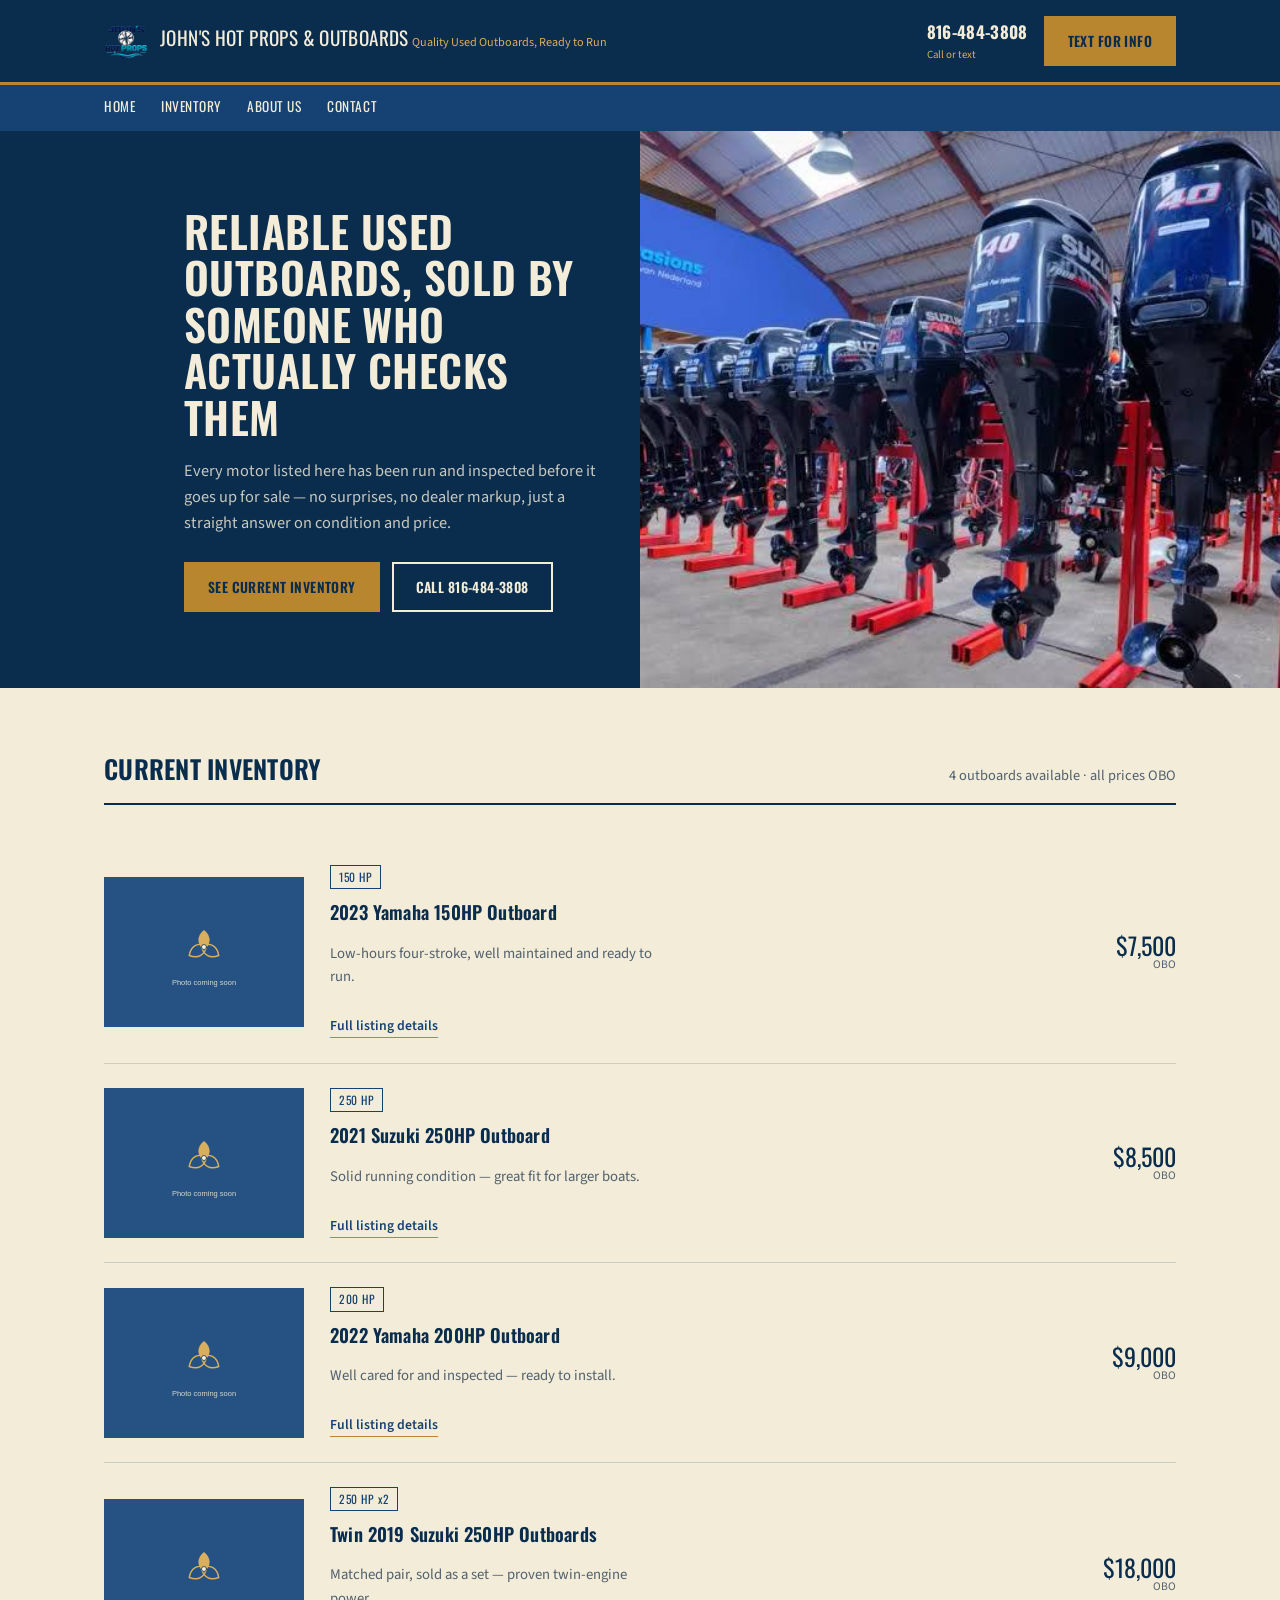
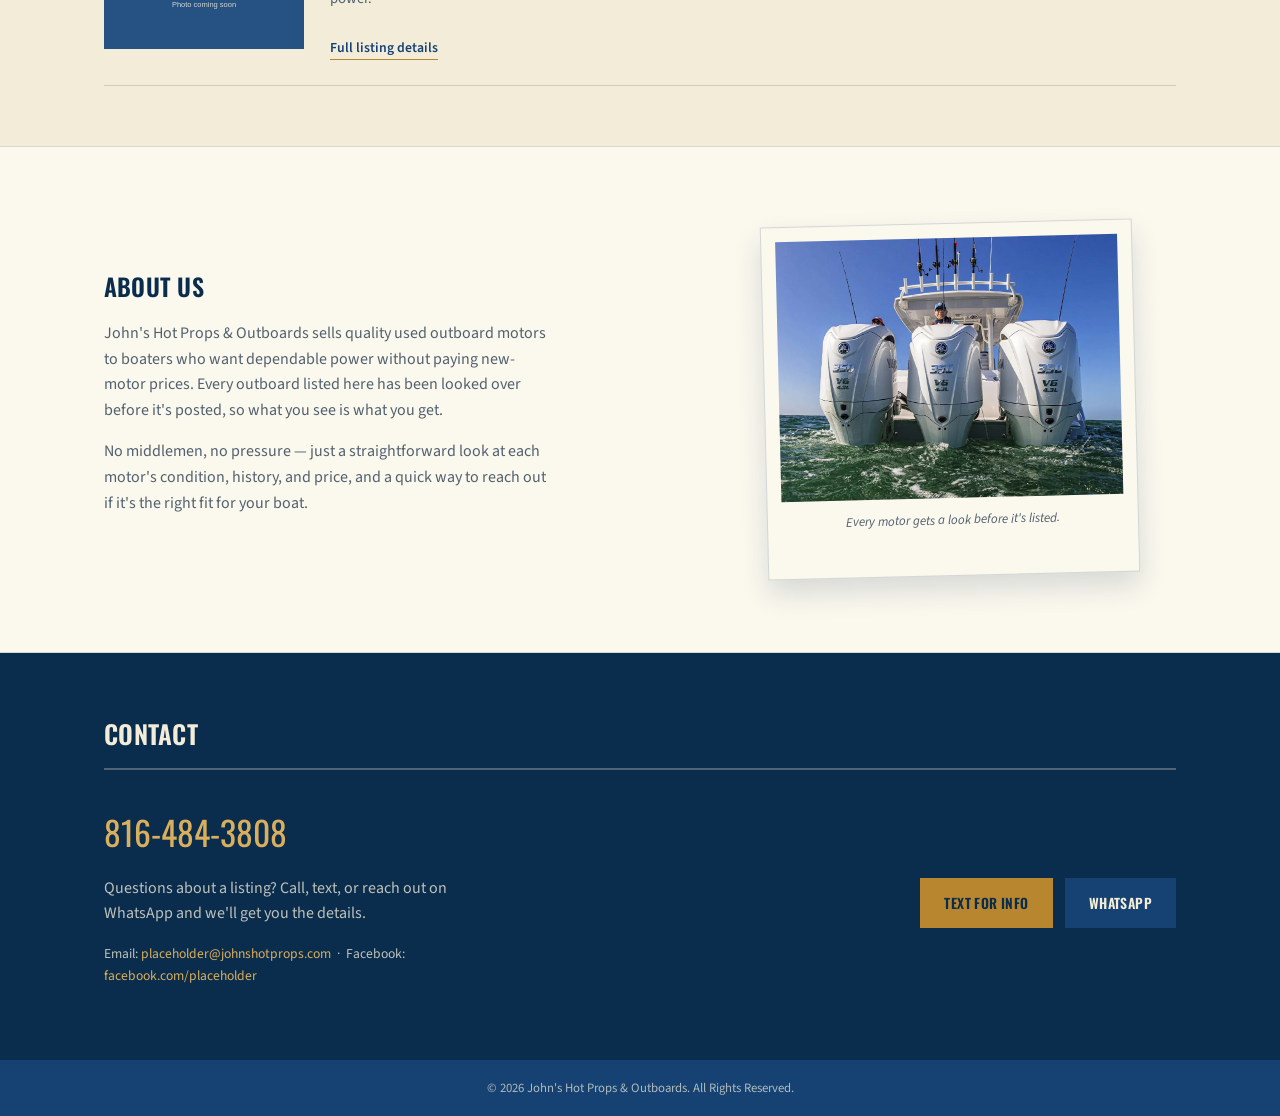
==== index.html @ ee6c6a0e "changed design" ====
<!doctype html>
<html lang="en">
<head>
<meta charset="UTF-8">
<meta name="viewport" content="width=device-width, initial-scale=1.0">
<title>John's Hot Props &amp; Outboards | Quality Used Outboard Motors</title>
<meta name="description" content="John's Hot Props & Outboards — quality used outboard motors, inspected and ready to run. Browse current inventory and reach out by phone, text, or WhatsApp.">
<link rel="preconnect" href="https://fonts.gstatic.com" crossorigin>
<link href="https://fonts.googleapis.com/css2?family=Oswald:wght@500;600;700&family=Source+Sans+3:wght@400;600;700&display=swap" rel="stylesheet">
<link rel="stylesheet" href="style.css">
</head>
<body>

<header class="site-header">
  <div class="wrap">
    <a class="brand" href="index.html">
      <img src="images/logo.PNG" alt="John's Hot Props & Outboards logo">
      <span class="brand-text">
        <span class="name">John's Hot Props &amp; Outboards</span>
        <span class="tagline">Quality Used Outboards, Ready to Run</span>
      </span>
    </a>
    <div class="header-actions">
      <a class="header-phone" href="tel:+18164843808">816-484-3808<span>Call or text</span></a>
      <a class="btn btn-gold" href="sms:+18164843808">Text For Info</a>
    </div>
  </div>
</header>

<nav class="site-nav">
  <div class="wrap">
    <ul>
      <li><a href="index.html#home">Home</a></li>
      <li><a href="index.html#listings">Inventory</a></li>
      <li><a href="index.html#about">About Us</a></li>
      <li><a href="index.html#contact">Contact</a></li>
    </ul>
  </div>
</nav>

<section id="home" class="hero">
  <div class="hero-copy">
    <h1>Reliable Used Outboards, Sold By Someone Who Actually Checks Them</h1>
    <p>Every motor listed here has been run and inspected before it goes up for sale — no surprises, no dealer markup, just a straight answer on condition and price.</p>
    <div class="hero-cta">
      <a class="btn btn-gold" href="index.html#listings">See Current Inventory</a>
      <a class="btn btn-outline" href="tel:+18164843808">Call 816-484-3808</a>
    </div>
  </div>
  <div class="hero-photo">
    <img src="images/Dock.jpg" alt="Dock where outboards are inspected before sale">
  </div>
</section>

<section id="listings" class="section">
  <div class="wrap">
    <div class="section-head">
      <h2>Current Inventory</h2>
      <span class="count">4 outboards available · all prices OBO</span>
    </div>

    <div class="listing-row">
      <img src="images/listing-placeholder.svg" alt="Photo coming soon — 2023 Yamaha 150HP Outboard">
      <div class="listing-info">
        <span class="listing-hp">150 HP</span>
        <h3>2023 Yamaha 150HP Outboard</h3>
        <p class="listing-blurb">Low-hours four-stroke, well maintained and ready to run.</p>
        <a class="listing-link" href="listings/yamaha-150-2023.html">Full listing details</a>
      </div>
      <div class="listing-side">
        <p class="listing-price">$7,500<span class="obo">OBO</span></p>
      </div>
    </div>

    <div class="listing-row">
      <img src="images/listing-placeholder.svg" alt="Photo coming soon — 2021 Suzuki 250HP Outboard">
      <div class="listing-info">
        <span class="listing-hp">250 HP</span>
        <h3>2021 Suzuki 250HP Outboard</h3>
        <p class="listing-blurb">Solid running condition — great fit for larger boats.</p>
        <a class="listing-link" href="listings/suzuki-250-2021.html">Full listing details</a>
      </div>
      <div class="listing-side">
        <p class="listing-price">$8,500<span class="obo">OBO</span></p>
      </div>
    </div>

    <div class="listing-row">
      <img src="images/listing-placeholder.svg" alt="Photo coming soon — 2022 Yamaha 200HP Outboard">
      <div class="listing-info">
        <span class="listing-hp">200 HP</span>
        <h3>2022 Yamaha 200HP Outboard</h3>
        <p class="listing-blurb">Well cared for and inspected — ready to install.</p>
        <a class="listing-link" href="listings/yamaha-200-2022.html">Full listing details</a>
      </div>
      <div class="listing-side">
        <p class="listing-price">$9,000<span class="obo">OBO</span></p>
      </div>
    </div>

    <div class="listing-row">
      <img src="images/listing-placeholder.svg" alt="Photo coming soon — Twin 2019 Suzuki 250HP Outboards">
      <div class="listing-info">
        <span class="listing-hp">250 HP x2</span>
        <h3>Twin 2019 Suzuki 250HP Outboards</h3>
        <p class="listing-blurb">Matched pair, sold as a set — proven twin-engine power.</p>
        <a class="listing-link" href="listings/twin-suzuki-250-2019.html">Full listing details</a>
      </div>
      <div class="listing-side">
        <p class="listing-price">$18,000<span class="obo">OBO</span></p>
      </div>
    </div>

  </div>
</section>

<section id="about" class="section section-alt">
  <div class="wrap about-layout">
    <div>
      <h2>About Us</h2>
      <p>John's Hot Props &amp; Outboards sells quality used outboard motors to boaters who want dependable power without paying new-motor prices. Every outboard listed here has been looked over before it's posted, so what you see is what you get.</p>
      <p>No middlemen, no pressure — just a straightforward look at each motor's condition, history, and price, and a quick way to reach out if it's the right fit for your boat.</p>
    </div>
    <figure class="about-photo">
      <img src="images/aboutus.png" alt="John's Hot Props & Outboards">
      <figcaption>Every motor gets a look before it's listed.</figcaption>
    </figure>
  </div>
</section>

<section id="contact" class="section contact-band">
  <div class="wrap">
    <div class="section-head">
      <h2>Contact</h2>
    </div>
    <div class="contact-layout">
      <div>
        <a class="contact-phone-big" href="tel:+18164843808">816-484-3808</a>
        <p>Questions about a listing? Call, text, or reach out on WhatsApp and we'll get you the details.</p>
        <p class="contact-secondary">
          Email: <a href="mailto:placeholder@johnshotprops.com">placeholder@johnshotprops.com</a>
          &nbsp;·&nbsp;
          Facebook: <a href="#" target="_blank" rel="noopener">facebook.com/placeholder</a>
        </p>
      </div>
      <div class="contact-actions">
        <a class="btn btn-gold" href="sms:+18164843808">Text For Info</a>
        <a class="btn btn-navy" href="https://wa.me/18164843808" target="_blank" rel="noopener">WhatsApp</a>
      </div>
    </div>
  </div>
</section>

<footer class="site-footer">
  <div class="wrap">
    &copy; <span id="year"></span> John's Hot Props &amp; Outboards. All Rights Reserved.
  </div>
</footer>

<script>document.getElementById('year').textContent = new Date().getFullYear();</script>
</body>
</html>
---- style.css ----
/* ==========================================================================
   John's Hot Props & Outboards — shared site styles
   ========================================================================== */

:root {
  --navy-deep: #0a2c4d;
  --navy-mid: #154273;
  --navy-light: #3d6693;
  --paper: #f2ecd8;
  --paper-panel: #fbf8ee;
  --gold: #b8862f;
  --gold-light: #d9ae5c;
  --ink: #12202c;
  --ink-muted: #51616e;
  --hairline: rgba(10, 44, 77, 0.16);
  --max-width: 1120px;
  --font-display: "Oswald", "Arial Narrow", Impact, sans-serif;
  --font-body: "Source Sans 3", Arial, Helvetica, sans-serif;
}

* { box-sizing: border-box; }

html { scroll-behavior: smooth; }

body {
  margin: 0;
  font-family: var(--font-body);
  color: var(--ink);
  background: var(--paper);
  line-height: 1.6;
  -webkit-font-smoothing: antialiased;
}

img { max-width: 100%; display: block; }

a { color: inherit; }

.wrap {
  max-width: var(--max-width);
  margin: 0 auto;
  padding: 0 24px;
}

h1, h2, h3 {
  font-family: var(--font-display);
  font-weight: 600;
  text-transform: uppercase;
  letter-spacing: 0.01em;
  color: var(--navy-deep);
  margin: 0;
}

/* ---------- Header ---------- */

.site-header {
  background: var(--navy-deep);
  border-bottom: 3px solid var(--gold);
}

.site-header .wrap {
  display: flex;
  align-items: center;
  justify-content: space-between;
  flex-wrap: wrap;
  gap: 16px;
  padding-top: 16px;
  padding-bottom: 16px;
}

.brand {
  display: flex;
  align-items: center;
  gap: 12px;
  text-decoration: none;
}

.brand img { width: 44px; height: 44px; }

.brand-text { color: var(--paper); }

.brand-text .name {
  font-family: var(--font-display);
  font-size: 1.2rem;
  line-height: 1.1;
  text-transform: uppercase;
  letter-spacing: 0.02em;
}

.brand-text .tagline {
  font-size: 0.76rem;
  color: var(--gold-light);
  margin-top: 3px;
  font-family: var(--font-body);
  text-transform: none;
}

.header-actions {
  display: flex;
  align-items: center;
  gap: 16px;
}

.header-phone {
  color: var(--paper);
  font-size: 1.05rem;
  font-weight: 700;
  text-decoration: none;
  font-family: var(--font-display);
  letter-spacing: 0.02em;
}

.header-phone span {
  display: block;
  font-size: 0.68rem;
  font-weight: 400;
  color: var(--gold-light);
  font-family: var(--font-body);
  text-transform: none;
  letter-spacing: 0;
}

.btn {
  display: inline-block;
  font-family: var(--font-display);
  font-weight: 600;
  font-size: 0.86rem;
  text-transform: uppercase;
  letter-spacing: 0.03em;
  text-decoration: none;
  padding: 12px 22px;
  border: 2px solid transparent;
  cursor: pointer;
}

.btn-gold {
  background: var(--gold);
  color: var(--navy-deep);
  border-color: var(--gold);
}

.btn-gold:hover { background: var(--gold-light); border-color: var(--gold-light); }

.btn-outline {
  background: transparent;
  border-color: var(--paper);
  color: var(--paper);
}

.btn-outline:hover { background: rgba(242,236,216,0.1); }

.btn-navy {
  background: var(--navy-mid);
  color: var(--paper);
  border-color: var(--navy-mid);
}

.btn-navy:hover { background: var(--navy-light); border-color: var(--navy-light); }

.btn-line {
  background: transparent;
  border-color: var(--navy-deep);
  color: var(--navy-deep);
}

.btn-line:hover { background: var(--navy-deep); color: var(--paper); }

/* ---------- Nav ---------- */

.site-nav { background: var(--navy-mid); }

.site-nav .wrap { padding: 0 24px; }

.site-nav ul {
  list-style: none;
  margin: 0;
  padding: 0;
  display: flex;
  gap: 26px;
}

.site-nav a {
  display: block;
  padding: 11px 0;
  color: var(--paper);
  text-decoration: none;
  font-size: 0.84rem;
  font-family: var(--font-display);
  text-transform: uppercase;
  letter-spacing: 0.04em;
  border-bottom: 2px solid transparent;
}

.site-nav a:hover { border-bottom-color: var(--gold); }

/* ---------- Hero: asymmetric split, no text-over-photo ---------- */

.hero {
  display: grid;
  grid-template-columns: 1fr 1fr;
  background: var(--navy-deep);
}

.hero-copy {
  padding: 76px 44px 76px 24px;
  max-width: 480px;
  margin-left: auto;
  color: var(--paper);
}

.hero-copy h1 {
  color: var(--paper);
  font-size: clamp(1.9rem, 3.4vw, 2.7rem);
  line-height: 1.08;
  margin-bottom: 18px;
}

.hero-copy p {
  color: rgba(242,236,216,0.82);
  font-size: 1.02rem;
  margin-bottom: 26px;
}

.hero-cta { display: flex; gap: 12px; flex-wrap: wrap; }

.hero-photo { position: relative; overflow: hidden; min-height: 320px; }

.hero-photo img {
  width: 100%;
  height: 100%;
  object-fit: cover;
  position: absolute;
  inset: 0;
}

@media (max-width: 820px) {
  .hero { grid-template-columns: 1fr; }
  .hero-copy { margin: 0; max-width: none; padding: 48px 24px; }
  .hero-photo { min-height: 240px; }
}

/* ---------- Section headings ---------- */

.section { padding: 60px 0; }

.section-head {
  display: flex;
  align-items: baseline;
  justify-content: space-between;
  flex-wrap: wrap;
  gap: 12px;
  border-bottom: 2px solid var(--navy-deep);
  padding-bottom: 14px;
  margin-bottom: 36px;
}

.section-head h2 { font-size: 1.6rem; }

.section-head .count {
  font-family: var(--font-body);
  font-size: 0.9rem;
  color: var(--ink-muted);
  text-transform: none;
  letter-spacing: 0;
}

.section-alt { background: var(--paper-panel); border-top: 1px solid var(--hairline); border-bottom: 1px solid var(--hairline); }

/* ---------- Listings: inventory sheet, not a card grid ---------- */

.listing-row {
  display: grid;
  grid-template-columns: 200px 1fr auto;
  gap: 26px;
  align-items: center;
  padding: 24px 0;
  border-bottom: 1px solid var(--hairline);
}

.listing-row:first-child { padding-top: 0; }

.listing-row img {
  width: 200px;
  height: 150px;
  object-fit: cover;
  background: var(--navy-light);
}

.listing-info h3 {
  font-size: 1.15rem;
  margin-bottom: 6px;
  text-transform: none;
}

.listing-hp {
  display: inline-block;
  font-family: var(--font-display);
  font-size: 0.72rem;
  letter-spacing: 0.05em;
  color: var(--navy-mid);
  border: 1px solid var(--navy-mid);
  padding: 2px 8px;
  margin-bottom: 8px;
}

.listing-blurb {
  color: var(--ink-muted);
  font-size: 0.92rem;
  max-width: 46ch;
}

.listing-side {
  text-align: right;
  white-space: nowrap;
}

.listing-price {
  font-family: var(--font-display);
  font-size: 1.5rem;
  color: var(--navy-deep);
  line-height: 1;
}

.listing-price .obo {
  display: block;
  font-family: var(--font-body);
  font-size: 0.72rem;
  color: var(--ink-muted);
  font-weight: 400;
  margin-top: 2px;
}

.listing-link {
  display: inline-block;
  margin-top: 12px;
  color: var(--navy-mid);
  font-weight: 600;
  text-decoration: none;
  font-size: 0.86rem;
  border-bottom: 1px solid var(--gold);
}

.listing-link:hover { color: var(--gold); }

@media (max-width: 700px) {
  .listing-row { grid-template-columns: 1fr; }
  .listing-row img { width: 100%; height: 200px; }
  .listing-side { text-align: left; }
}

/* ---------- About: a real photo, not an icon card ---------- */

.about-layout {
  display: grid;
  grid-template-columns: 1fr 0.8fr;
  gap: 56px;
  align-items: center;
}

.about-layout p { color: var(--ink-muted); margin-bottom: 16px; max-width: 56ch; }

.about-photo {
  background: var(--paper-panel);
  border: 1px solid var(--hairline);
  padding: 14px 14px 44px;
  box-shadow: 0 14px 28px rgba(10,44,77,0.14);
  transform: rotate(-1.4deg);
}

.about-photo img { width: 100%; height: 260px; object-fit: cover; }

.about-photo figcaption {
  text-align: center;
  font-size: 0.82rem;
  color: var(--ink-muted);
  margin-top: 12px;
  font-style: italic;
}

@media (max-width: 760px) {
  .about-layout { grid-template-columns: 1fr; }
  .about-photo { transform: none; max-width: 340px; }
}

/* ---------- Contact band ---------- */

.contact-band {
  background: var(--navy-deep);
  color: var(--paper);
}

.contact-band .section-head {
  border-bottom-color: rgba(242,236,216,0.3);
}

.contact-band h2 { color: var(--paper); }

.contact-layout {
  display: grid;
  grid-template-columns: 1fr auto;
  gap: 32px;
  align-items: center;
}

.contact-layout p { color: rgba(242,236,216,0.78); max-width: 46ch; }

.contact-phone-big {
  font-family: var(--font-display);
  font-size: 2.1rem;
  color: var(--gold-light);
  text-decoration: none;
  display: block;
  margin-bottom: 4px;
}

.contact-secondary {
  font-size: 0.85rem;
  color: rgba(242,236,216,0.68);
  margin-top: 4px;
}

.contact-secondary a { color: var(--gold-light); text-decoration: none; }

.contact-actions {
  display: flex;
  gap: 12px;
  flex-wrap: wrap;
  justify-content: flex-end;
}

@media (max-width: 700px) {
  .contact-layout { grid-template-columns: 1fr; }
  .contact-actions { justify-content: flex-start; }
}

/* ---------- Footer ---------- */

.site-footer {
  background: var(--navy-mid);
  color: rgba(242,236,216,0.7);
  font-size: 0.8rem;
  text-align: center;
  padding: 18px 0;
}

/* ---------- Listing detail page ---------- */

.detail-hero { background: var(--navy-light); }

.detail-hero img { width: 100%; max-height: 360px; object-fit: cover; }

.back-link {
  display: inline-block;
  margin-bottom: 22px;
  color: var(--navy-mid);
  text-decoration: none;
  font-size: 0.86rem;
  font-weight: 600;
}

.back-link:hover { color: var(--gold); }

.detail-grid {
  display: grid;
  grid-template-columns: 1.4fr 1fr;
  gap: 44px;
  align-items: start;
}

.detail-grid h1 {
  font-size: 1.9rem;
  color: var(--navy-deep);
  margin-bottom: 10px;
  text-transform: none;
}

.detail-hp {
  display: inline-block;
  font-family: var(--font-display);
  font-size: 0.75rem;
  letter-spacing: 0.05em;
  color: var(--navy-mid);
  border: 1px solid var(--navy-mid);
  padding: 3px 9px;
  margin-bottom: 18px;
}

.detail-grid p.desc { color: var(--ink-muted); margin-bottom: 24px; }

.spec-table { width: 100%; border-collapse: collapse; margin-bottom: 24px; }

.spec-table td {
  padding: 10px 0;
  border-bottom: 1px solid var(--hairline);
  font-size: 0.92rem;
}

.spec-table td:first-child { color: var(--ink-muted); width: 40%; }

.spec-table td:last-child { font-weight: 600; color: var(--navy-deep); }

.detail-card {
  background: var(--paper-panel);
  border: 1px solid var(--hairline);
  padding: 26px 22px;
}

.detail-card .price {
  font-family: var(--font-display);
  font-size: 1.8rem;
  color: var(--navy-deep);
  margin-bottom: 2px;
}

.detail-card .obo { color: var(--ink-muted); font-size: 0.85rem; margin-bottom: 20px; }

.detail-card .btn { width: 100%; text-align: center; margin-bottom: 10px; box-sizing: border-box; }

@media (max-width: 760px) { .detail-grid { grid-template-columns: 1fr; } }
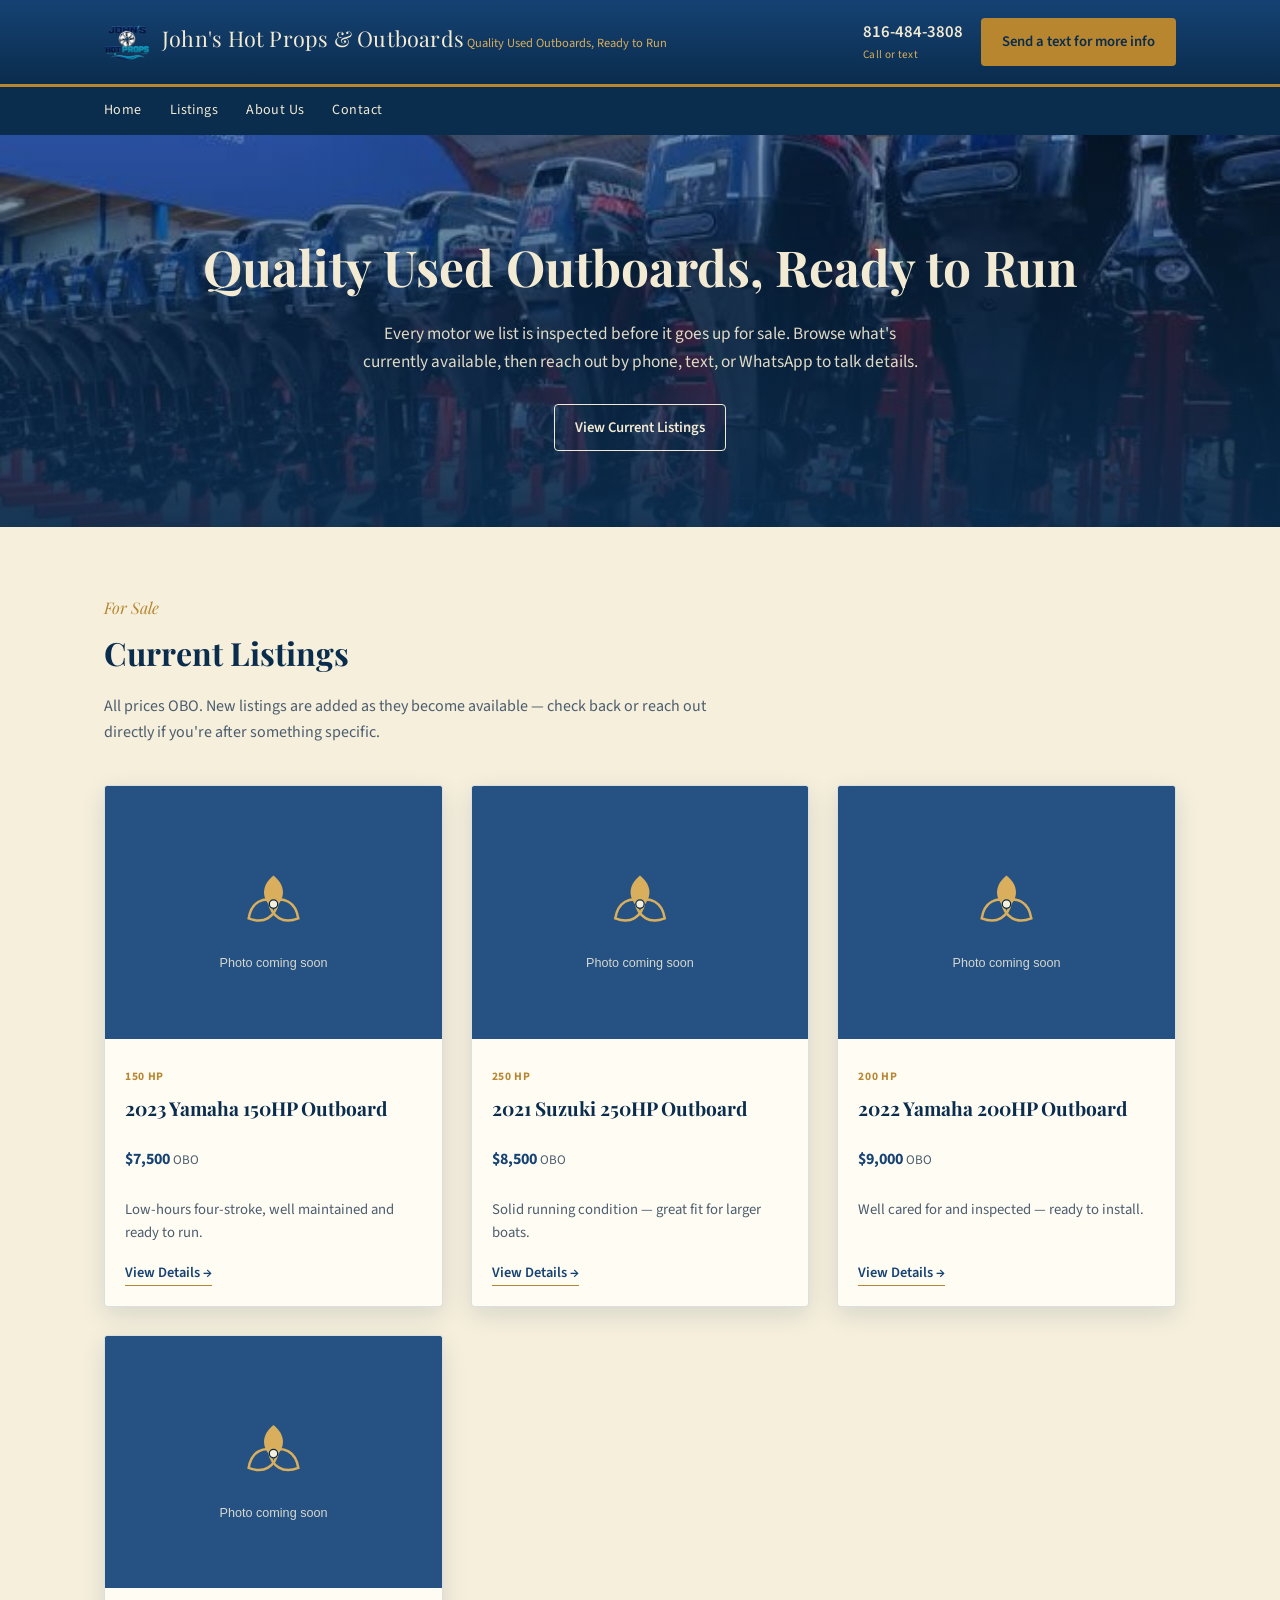
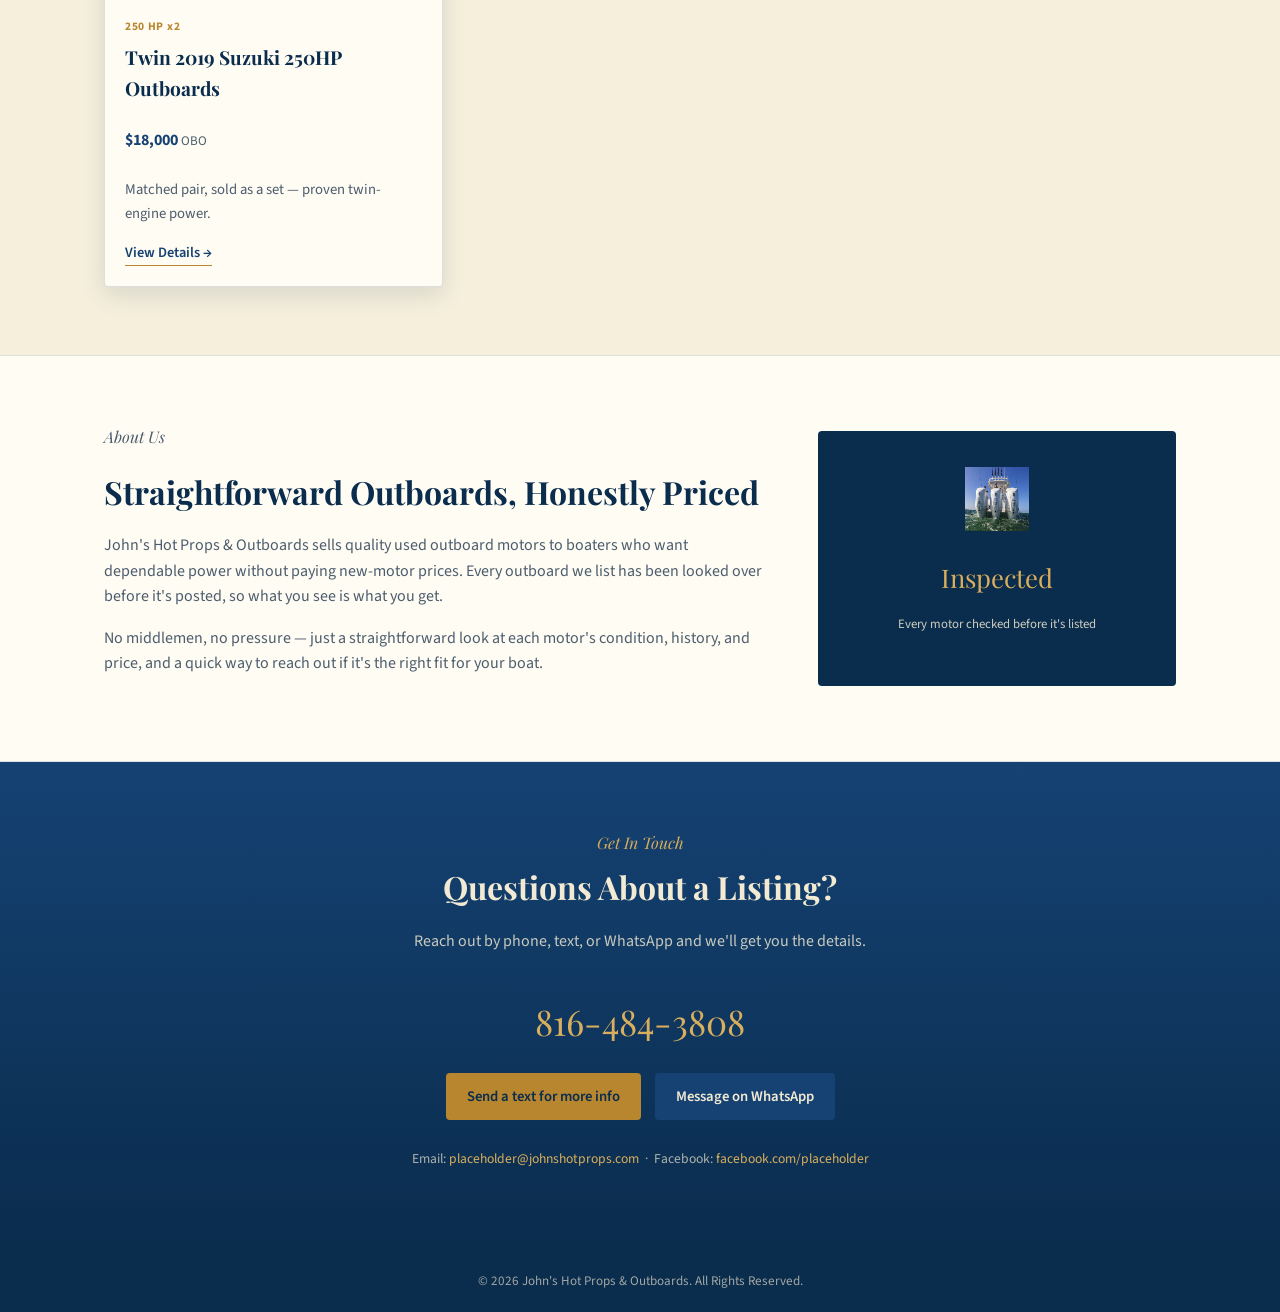
==== commit f037e60b: "returned design" ====
--- a/index.html
+++ b/index.html
@@ -4,9 +4,9 @@
 <meta charset="UTF-8">
 <meta name="viewport" content="width=device-width, initial-scale=1.0">
 <title>John's Hot Props &amp; Outboards | Quality Used Outboard Motors</title>
-<meta name="description" content="John's Hot Props & Outboards — quality used outboard motors, inspected and ready to run. Browse current inventory and reach out by phone, text, or WhatsApp.">
+<meta name="description" content="John's Hot Props & Outboards — quality used outboard motors, inspected and ready to run. Browse current listings and reach out by phone, text, or WhatsApp.">
 <link rel="preconnect" href="https://fonts.gstatic.com" crossorigin>
-<link href="https://fonts.googleapis.com/css2?family=Oswald:wght@500;600;700&family=Source+Sans+3:wght@400;600;700&display=swap" rel="stylesheet">
+<link href="https://fonts.googleapis.com/css2?family=Playfair+Display:wght@600;700&family=Source+Sans+3:wght@400;600;700&display=swap" rel="stylesheet">
 <link rel="stylesheet" href="style.css">
 </head>
 <body>
@@ -22,7 +22,7 @@
     </a>
     <div class="header-actions">
       <a class="header-phone" href="tel:+18164843808">816-484-3808<span>Call or text</span></a>
-      <a class="btn btn-gold" href="sms:+18164843808">Text For Info</a>
+      <a class="btn btn-gold" href="sms:+18164843808">Send a text for more info</a>
     </div>
   </div>
 </header>
@@ -31,7 +31,7 @@
   <div class="wrap">
     <ul>
       <li><a href="index.html#home">Home</a></li>
-      <li><a href="index.html#listings">Inventory</a></li>
+      <li><a href="index.html#listings">Listings</a></li>
       <li><a href="index.html#about">About Us</a></li>
       <li><a href="index.html#contact">Contact</a></li>
     </ul>
@@ -39,115 +39,102 @@
 </nav>
 
 <section id="home" class="hero">
-  <div class="hero-copy">
-    <h1>Reliable Used Outboards, Sold By Someone Who Actually Checks Them</h1>
-    <p>Every motor listed here has been run and inspected before it goes up for sale — no surprises, no dealer markup, just a straight answer on condition and price.</p>
-    <div class="hero-cta">
-      <a class="btn btn-gold" href="index.html#listings">See Current Inventory</a>
-      <a class="btn btn-outline" href="tel:+18164843808">Call 816-484-3808</a>
-    </div>
-  </div>
-  <div class="hero-photo">
-    <img src="images/Dock.jpg" alt="Dock where outboards are inspected before sale">
+  <img class="hero-art" src="images/Dock.jpg" alt="Illustration of a dock at sunset — placeholder for a real dock photo">
+  <div class="hero-overlay"></div>
+  <div class="hero-inner">
+    <h1>Quality Used Outboards, Ready to Run</h1>
+    <p>Every motor we list is inspected before it goes up for sale. Browse what's currently available, then reach out by phone, text, or WhatsApp to talk details.</p>
+    <a class="btn btn-outline" href="index.html#listings">View Current Listings</a>
   </div>
 </section>
 
 <section id="listings" class="section">
   <div class="wrap">
-    <div class="section-head">
-      <h2>Current Inventory</h2>
-      <span class="count">4 outboards available · all prices OBO</span>
+    <p class="section-label">For Sale</p>
+    <h2>Current Listings</h2>
+    <p class="section-intro">All prices OBO. New listings are added as they become available — check back or reach out directly if you're after something specific.</p>
+
+    <div class="listing-grid">
+
+      <article class="listing-card">
+        <img src="images/listing-placeholder.svg" alt="Photo coming soon — 2023 Yamaha 150HP Outboard">
+        <div class="listing-body">
+          <p class="listing-hp">150 HP</p>
+          <h3>2023 Yamaha 150HP Outboard</h3>
+          <p class="listing-price">$7,500 <span class="obo">OBO</span></p>
+          <p class="listing-blurb">Low-hours four-stroke, well maintained and ready to run.</p>
+          <a class="listing-link" href="listings/yamaha-150-2023.html">View Details →</a>
+        </div>
+      </article>
+
+      <article class="listing-card">
+        <img src="images/listing-placeholder.svg" alt="Photo coming soon — 2021 Suzuki 250HP Outboard">
+        <div class="listing-body">
+          <p class="listing-hp">250 HP</p>
+          <h3>2021 Suzuki 250HP Outboard</h3>
+          <p class="listing-price">$8,500 <span class="obo">OBO</span></p>
+          <p class="listing-blurb">Solid running condition — great fit for larger boats.</p>
+          <a class="listing-link" href="listings/suzuki-250-2021.html">View Details →</a>
+        </div>
+      </article>
+
+      <article class="listing-card">
+        <img src="images/listing-placeholder.svg" alt="Photo coming soon — 2022 Yamaha 200HP Outboard">
+        <div class="listing-body">
+          <p class="listing-hp">200 HP</p>
+          <h3>2022 Yamaha 200HP Outboard</h3>
+          <p class="listing-price">$9,000 <span class="obo">OBO</span></p>
+          <p class="listing-blurb">Well cared for and inspected — ready to install.</p>
+          <a class="listing-link" href="listings/yamaha-200-2022.html">View Details →</a>
+        </div>
+      </article>
+
+      <article class="listing-card">
+        <img src="images/listing-placeholder.svg" alt="Photo coming soon — Twin 2019 Suzuki 250HP Outboards">
+        <div class="listing-body">
+          <p class="listing-hp">250 HP x2</p>
+          <h3>Twin 2019 Suzuki 250HP Outboards</h3>
+          <p class="listing-price">$18,000 <span class="obo">OBO</span></p>
+          <p class="listing-blurb">Matched pair, sold as a set — proven twin-engine power.</p>
+          <a class="listing-link" href="listings/twin-suzuki-250-2019.html">View Details →</a>
+        </div>
+      </article>
+
     </div>
-
-    <div class="listing-row">
-      <img src="images/listing-placeholder.svg" alt="Photo coming soon — 2023 Yamaha 150HP Outboard">
-      <div class="listing-info">
-        <span class="listing-hp">150 HP</span>
-        <h3>2023 Yamaha 150HP Outboard</h3>
-        <p class="listing-blurb">Low-hours four-stroke, well maintained and ready to run.</p>
-        <a class="listing-link" href="listings/yamaha-150-2023.html">Full listing details</a>
-      </div>
-      <div class="listing-side">
-        <p class="listing-price">$7,500<span class="obo">OBO</span></p>
-      </div>
-    </div>
-
-    <div class="listing-row">
-      <img src="images/listing-placeholder.svg" alt="Photo coming soon — 2021 Suzuki 250HP Outboard">
-      <div class="listing-info">
-        <span class="listing-hp">250 HP</span>
-        <h3>2021 Suzuki 250HP Outboard</h3>
-        <p class="listing-blurb">Solid running condition — great fit for larger boats.</p>
-        <a class="listing-link" href="listings/suzuki-250-2021.html">Full listing details</a>
-      </div>
-      <div class="listing-side">
-        <p class="listing-price">$8,500<span class="obo">OBO</span></p>
-      </div>
-    </div>
-
-    <div class="listing-row">
-      <img src="images/listing-placeholder.svg" alt="Photo coming soon — 2022 Yamaha 200HP Outboard">
-      <div class="listing-info">
-        <span class="listing-hp">200 HP</span>
-        <h3>2022 Yamaha 200HP Outboard</h3>
-        <p class="listing-blurb">Well cared for and inspected — ready to install.</p>
-        <a class="listing-link" href="listings/yamaha-200-2022.html">Full listing details</a>
-      </div>
-      <div class="listing-side">
-        <p class="listing-price">$9,000<span class="obo">OBO</span></p>
-      </div>
-    </div>
-
-    <div class="listing-row">
-      <img src="images/listing-placeholder.svg" alt="Photo coming soon — Twin 2019 Suzuki 250HP Outboards">
-      <div class="listing-info">
-        <span class="listing-hp">250 HP x2</span>
-        <h3>Twin 2019 Suzuki 250HP Outboards</h3>
-        <p class="listing-blurb">Matched pair, sold as a set — proven twin-engine power.</p>
-        <a class="listing-link" href="listings/twin-suzuki-250-2019.html">Full listing details</a>
-      </div>
-      <div class="listing-side">
-        <p class="listing-price">$18,000<span class="obo">OBO</span></p>
-      </div>
-    </div>
-
   </div>
 </section>
 
 <section id="about" class="section section-alt">
   <div class="wrap about-layout">
     <div>
-      <h2>About Us</h2>
-      <p>John's Hot Props &amp; Outboards sells quality used outboard motors to boaters who want dependable power without paying new-motor prices. Every outboard listed here has been looked over before it's posted, so what you see is what you get.</p>
+      <p class="section-label">About Us</p>
+      <h2>Straightforward Outboards, Honestly Priced</h2>
+      <p>John's Hot Props &amp; Outboards sells quality used outboard motors to boaters who want dependable power without paying new-motor prices. Every outboard we list has been looked over before it's posted, so what you see is what you get.</p>
       <p>No middlemen, no pressure — just a straightforward look at each motor's condition, history, and price, and a quick way to reach out if it's the right fit for your boat.</p>
     </div>
-    <figure class="about-photo">
-      <img src="images/aboutus.png" alt="John's Hot Props & Outboards">
-      <figcaption>Every motor gets a look before it's listed.</figcaption>
-    </figure>
+    <div class="about-figure">
+      <img src="images/aboutus.png" alt="">
+      <p class="stat">Inspected</p>
+      <p class="stat-label">Every motor checked before it's listed</p>
+    </div>
   </div>
 </section>
 
 <section id="contact" class="section contact-band">
   <div class="wrap">
-    <div class="section-head">
-      <h2>Contact</h2>
+    <p class="section-label">Get In Touch</p>
+    <h2>Questions About a Listing?</h2>
+    <p class="section-intro">Reach out by phone, text, or WhatsApp and we'll get you the details.</p>
+    <a class="contact-phone-big" href="tel:+18164843808">816-484-3808</a>
+    <div class="contact-actions">
+      <a class="btn btn-gold" href="sms:+18164843808">Send a text for more info</a>
+      <a class="btn btn-navy" href="https://wa.me/18164843808" target="_blank" rel="noopener">Message on WhatsApp</a>
     </div>
-    <div class="contact-layout">
-      <div>
-        <a class="contact-phone-big" href="tel:+18164843808">816-484-3808</a>
-        <p>Questions about a listing? Call, text, or reach out on WhatsApp and we'll get you the details.</p>
-        <p class="contact-secondary">
-          Email: <a href="mailto:placeholder@johnshotprops.com">placeholder@johnshotprops.com</a>
-          &nbsp;·&nbsp;
-          Facebook: <a href="#" target="_blank" rel="noopener">facebook.com/placeholder</a>
-        </p>
-      </div>
-      <div class="contact-actions">
-        <a class="btn btn-gold" href="sms:+18164843808">Text For Info</a>
-        <a class="btn btn-navy" href="https://wa.me/18164843808" target="_blank" rel="noopener">WhatsApp</a>
-      </div>
-    </div>
+    <p class="contact-secondary">
+      Email: <a href="mailto:placeholder@johnshotprops.com">placeholder@johnshotprops.com</a>
+      &nbsp;·&nbsp;
+      Facebook: <a href="#" target="_blank" rel="noopener">facebook.com/placeholder</a>
+    </p>
   </div>
 </section>
 
--- a/style.css
+++ b/style.css
@@ -5,16 +5,19 @@
 :root {
   --navy-deep: #0a2c4d;
   --navy-mid: #154273;
-  --navy-light: #3d6693;
-  --paper: #f2ecd8;
-  --paper-panel: #fbf8ee;
+  --navy-light: #2f5f95;
+  --cream: #f5efdc;
+  --cream-card: #fffcf4;
   --gold: #b8862f;
   --gold-light: #d9ae5c;
-  --ink: #12202c;
-  --ink-muted: #51616e;
-  --hairline: rgba(10, 44, 77, 0.16);
+  --text-dark: #1c2a38;
+  --text-muted: #4c5d6d;
+  --text-on-navy: #f2ead2;
+  --border-hairline: rgba(10, 44, 77, 0.14);
+  --shadow-soft: 0 8px 24px rgba(10, 44, 77, 0.12);
+  --radius: 4px;
   --max-width: 1120px;
-  --font-display: "Oswald", "Arial Narrow", Impact, sans-serif;
+  --font-display: "Playfair Display", Georgia, "Times New Roman", serif;
   --font-body: "Source Sans 3", Arial, Helvetica, sans-serif;
 }
 
@@ -25,8 +28,8 @@
 body {
   margin: 0;
   font-family: var(--font-body);
-  color: var(--ink);
-  background: var(--paper);
+  color: var(--text-dark);
+  background: var(--cream);
   line-height: 1.6;
   -webkit-font-smoothing: antialiased;
 }
@@ -41,19 +44,10 @@
   padding: 0 24px;
 }
 
-h1, h2, h3 {
-  font-family: var(--font-display);
-  font-weight: 600;
-  text-transform: uppercase;
-  letter-spacing: 0.01em;
-  color: var(--navy-deep);
-  margin: 0;
-}
-
 /* ---------- Header ---------- */
 
 .site-header {
-  background: var(--navy-deep);
+  background: linear-gradient(180deg, var(--navy-mid) 0%, var(--navy-deep) 100%);
   border-bottom: 3px solid var(--gold);
 }
 
@@ -63,8 +57,8 @@
   justify-content: space-between;
   flex-wrap: wrap;
   gap: 16px;
-  padding-top: 16px;
-  padding-bottom: 16px;
+  padding-top: 18px;
+  padding-bottom: 18px;
 }
 
 .brand {
@@ -74,99 +68,86 @@
   text-decoration: none;
 }
 
-.brand img { width: 44px; height: 44px; }
-
-.brand-text { color: var(--paper); }
+.brand img { width: 46px; height: 46px; }
+
+.brand-text {
+  color: var(--text-on-navy);
+}
 
 .brand-text .name {
   font-family: var(--font-display);
-  font-size: 1.2rem;
+  font-size: 1.35rem;
   line-height: 1.1;
-  text-transform: uppercase;
-  letter-spacing: 0.02em;
+  letter-spacing: 0.01em;
 }
 
 .brand-text .tagline {
-  font-size: 0.76rem;
+  font-size: 0.78rem;
   color: var(--gold-light);
-  margin-top: 3px;
-  font-family: var(--font-body);
-  text-transform: none;
+  margin-top: 2px;
 }
 
 .header-actions {
   display: flex;
   align-items: center;
-  gap: 16px;
+  gap: 18px;
 }
 
 .header-phone {
-  color: var(--paper);
+  color: var(--text-on-navy);
   font-size: 1.05rem;
-  font-weight: 700;
-  text-decoration: none;
-  font-family: var(--font-display);
-  letter-spacing: 0.02em;
+  font-weight: 600;
+  text-decoration: none;
 }
 
 .header-phone span {
   display: block;
-  font-size: 0.68rem;
+  font-size: 0.7rem;
   font-weight: 400;
   color: var(--gold-light);
-  font-family: var(--font-body);
-  text-transform: none;
-  letter-spacing: 0;
+  letter-spacing: 0.03em;
 }
 
 .btn {
   display: inline-block;
-  font-family: var(--font-display);
+  font-family: var(--font-body);
   font-weight: 600;
-  font-size: 0.86rem;
-  text-transform: uppercase;
-  letter-spacing: 0.03em;
-  text-decoration: none;
-  padding: 12px 22px;
-  border: 2px solid transparent;
+  font-size: 0.92rem;
+  text-decoration: none;
+  padding: 11px 20px;
+  border-radius: var(--radius);
+  border: 1px solid transparent;
   cursor: pointer;
+  transition: transform 0.15s ease, box-shadow 0.15s ease;
 }
 
 .btn-gold {
   background: var(--gold);
   color: var(--navy-deep);
-  border-color: var(--gold);
-}
-
-.btn-gold:hover { background: var(--gold-light); border-color: var(--gold-light); }
+}
+
+.btn-gold:hover { background: var(--gold-light); }
 
 .btn-outline {
   background: transparent;
-  border-color: var(--paper);
-  color: var(--paper);
-}
-
-.btn-outline:hover { background: rgba(242,236,216,0.1); }
+  border-color: var(--text-on-navy);
+  color: var(--text-on-navy);
+}
+
+.btn-outline:hover { background: rgba(255,255,255,0.08); }
 
 .btn-navy {
   background: var(--navy-mid);
-  color: var(--paper);
-  border-color: var(--navy-mid);
-}
-
-.btn-navy:hover { background: var(--navy-light); border-color: var(--navy-light); }
-
-.btn-line {
-  background: transparent;
-  border-color: var(--navy-deep);
-  color: var(--navy-deep);
-}
-
-.btn-line:hover { background: var(--navy-deep); color: var(--paper); }
-
-/* ---------- Nav ---------- */
-
-.site-nav { background: var(--navy-mid); }
+  color: var(--text-on-navy);
+}
+
+.btn-navy:hover { background: var(--navy-light); }
+
+/* ---------- Nav (in-page anchors) ---------- */
+
+.site-nav {
+  background: var(--navy-deep);
+}
 
 .site-nav .wrap { padding: 0 24px; }
 
@@ -175,285 +156,274 @@
   margin: 0;
   padding: 0;
   display: flex;
-  gap: 26px;
+  gap: 28px;
 }
 
 .site-nav a {
   display: block;
-  padding: 11px 0;
-  color: var(--paper);
-  text-decoration: none;
-  font-size: 0.84rem;
-  font-family: var(--font-display);
-  text-transform: uppercase;
-  letter-spacing: 0.04em;
+  padding: 12px 0;
+  color: var(--text-on-navy);
+  text-decoration: none;
+  font-size: 0.88rem;
+  letter-spacing: 0.03em;
   border-bottom: 2px solid transparent;
 }
 
 .site-nav a:hover { border-bottom-color: var(--gold); }
 
-/* ---------- Hero: asymmetric split, no text-over-photo ---------- */
+/* ---------- Hero ---------- */
 
 .hero {
-  display: grid;
-  grid-template-columns: 1fr 1fr;
+  position: relative;
+  color: var(--text-on-navy);
   background: var(--navy-deep);
-}
-
-.hero-copy {
-  padding: 76px 44px 76px 24px;
-  max-width: 480px;
-  margin-left: auto;
-  color: var(--paper);
-}
-
-.hero-copy h1 {
-  color: var(--paper);
-  font-size: clamp(1.9rem, 3.4vw, 2.7rem);
-  line-height: 1.08;
-  margin-bottom: 18px;
-}
-
-.hero-copy p {
-  color: rgba(242,236,216,0.82);
-  font-size: 1.02rem;
-  margin-bottom: 26px;
-}
-
-.hero-cta { display: flex; gap: 12px; flex-wrap: wrap; }
-
-.hero-photo { position: relative; overflow: hidden; min-height: 320px; }
-
-.hero-photo img {
+  overflow: hidden;
+}
+
+.hero-art {
+  position: absolute;
+  inset: 0;
   width: 100%;
   height: 100%;
   object-fit: cover;
+  opacity: 0.9;
+}
+
+.hero-overlay {
   position: absolute;
   inset: 0;
-}
-
-@media (max-width: 820px) {
-  .hero { grid-template-columns: 1fr; }
-  .hero-copy { margin: 0; max-width: none; padding: 48px 24px; }
-  .hero-photo { min-height: 240px; }
+  background: linear-gradient(180deg, rgba(10,44,77,0.35) 0%, rgba(10,44,77,0.92) 100%);
+}
+
+.hero-inner {
+  position: relative;
+  padding: 92px 24px 76px;
+  text-align: center;
+}
+
+.hero h1 {
+  font-family: var(--font-display);
+  font-size: clamp(2rem, 4.2vw, 3.1rem);
+  margin: 0 0 14px;
+  font-weight: 700;
+}
+
+.hero p {
+  max-width: 560px;
+  margin: 0 auto 28px;
+  color: var(--text-on-navy);
+  font-size: 1.08rem;
+  opacity: 0.92;
 }
 
 /* ---------- Section headings ---------- */
 
-.section { padding: 60px 0; }
-
-.section-head {
-  display: flex;
-  align-items: baseline;
-  justify-content: space-between;
-  flex-wrap: wrap;
-  gap: 12px;
-  border-bottom: 2px solid var(--navy-deep);
-  padding-bottom: 14px;
-  margin-bottom: 36px;
-}
-
-.section-head h2 { font-size: 1.6rem; }
-
-.section-head .count {
-  font-family: var(--font-body);
-  font-size: 0.9rem;
-  color: var(--ink-muted);
-  text-transform: none;
-  letter-spacing: 0;
-}
-
-.section-alt { background: var(--paper-panel); border-top: 1px solid var(--hairline); border-bottom: 1px solid var(--hairline); }
-
-/* ---------- Listings: inventory sheet, not a card grid ---------- */
-
-.listing-row {
+.section { padding: 68px 0; }
+
+.section-label {
+  font-family: var(--font-display);
+  font-style: italic;
+  color: var(--gold);
+  font-size: 1rem;
+  margin: 0 0 6px;
+}
+
+.section h2 {
+  font-family: var(--font-display);
+  font-size: 2rem;
+  margin: 0 0 8px;
+  color: var(--navy-deep);
+}
+
+.section-intro {
+  max-width: 640px;
+  color: var(--text-muted);
+  margin-bottom: 40px;
+}
+
+.section-alt { background: var(--cream-card); border-top: 1px solid var(--border-hairline); border-bottom: 1px solid var(--border-hairline); }
+
+/* ---------- Listing cards ---------- */
+
+.listing-grid {
   display: grid;
-  grid-template-columns: 200px 1fr auto;
-  gap: 26px;
-  align-items: center;
-  padding: 24px 0;
-  border-bottom: 1px solid var(--hairline);
-}
-
-.listing-row:first-child { padding-top: 0; }
-
-.listing-row img {
-  width: 200px;
-  height: 150px;
+  grid-template-columns: repeat(auto-fill, minmax(250px, 1fr));
+  gap: 28px;
+}
+
+.listing-card {
+  background: var(--cream-card);
+  border: 1px solid var(--border-hairline);
+  border-radius: var(--radius);
+  overflow: hidden;
+  box-shadow: var(--shadow-soft);
+  display: flex;
+  flex-direction: column;
+}
+
+.listing-card img {
+  width: 100%;
+  aspect-ratio: 4 / 3;
   object-fit: cover;
   background: var(--navy-light);
 }
 
-.listing-info h3 {
-  font-size: 1.15rem;
+.listing-body {
+  padding: 18px 20px 20px;
+  display: flex;
+  flex-direction: column;
+  flex: 1;
+}
+
+.listing-hp {
+  font-size: 0.72rem;
+  letter-spacing: 0.06em;
+  color: var(--gold);
+  font-weight: 700;
   margin-bottom: 6px;
-  text-transform: none;
-}
-
-.listing-hp {
-  display: inline-block;
-  font-family: var(--font-display);
-  font-size: 0.72rem;
-  letter-spacing: 0.05em;
+}
+
+.listing-body h3 {
+  font-family: var(--font-display);
+  font-size: 1.2rem;
+  margin: 0 0 8px;
+  color: var(--navy-deep);
+}
+
+.listing-price {
+  font-weight: 700;
   color: var(--navy-mid);
-  border: 1px solid var(--navy-mid);
-  padding: 2px 8px;
-  margin-bottom: 8px;
+  margin-bottom: 10px;
+}
+
+.listing-price .obo {
+  font-weight: 400;
+  color: var(--text-muted);
+  font-size: 0.82rem;
 }
 
 .listing-blurb {
-  color: var(--ink-muted);
+  color: var(--text-muted);
   font-size: 0.92rem;
-  max-width: 46ch;
-}
-
-.listing-side {
-  text-align: right;
-  white-space: nowrap;
-}
-
-.listing-price {
-  font-family: var(--font-display);
-  font-size: 1.5rem;
-  color: var(--navy-deep);
-  line-height: 1;
-}
-
-.listing-price .obo {
-  display: block;
-  font-family: var(--font-body);
-  font-size: 0.72rem;
-  color: var(--ink-muted);
-  font-weight: 400;
-  margin-top: 2px;
+  margin-bottom: 16px;
+  flex: 1;
 }
 
 .listing-link {
-  display: inline-block;
-  margin-top: 12px;
+  align-self: flex-start;
   color: var(--navy-mid);
   font-weight: 600;
   text-decoration: none;
-  font-size: 0.86rem;
+  font-size: 0.9rem;
   border-bottom: 1px solid var(--gold);
+  padding-bottom: 1px;
 }
 
 .listing-link:hover { color: var(--gold); }
 
-@media (max-width: 700px) {
-  .listing-row { grid-template-columns: 1fr; }
-  .listing-row img { width: 100%; height: 200px; }
-  .listing-side { text-align: left; }
-}
-
-/* ---------- About: a real photo, not an icon card ---------- */
+/* ---------- About ---------- */
 
 .about-layout {
   display: grid;
-  grid-template-columns: 1fr 0.8fr;
-  gap: 56px;
+  grid-template-columns: 1.3fr 0.7fr;
+  gap: 48px;
   align-items: center;
 }
 
-.about-layout p { color: var(--ink-muted); margin-bottom: 16px; max-width: 56ch; }
-
-.about-photo {
-  background: var(--paper-panel);
-  border: 1px solid var(--hairline);
-  padding: 14px 14px 44px;
-  box-shadow: 0 14px 28px rgba(10,44,77,0.14);
-  transform: rotate(-1.4deg);
-}
-
-.about-photo img { width: 100%; height: 260px; object-fit: cover; }
-
-.about-photo figcaption {
+.about-layout p { color: var(--text-muted); margin-bottom: 16px; }
+
+.about-figure {
+  background: var(--navy-deep);
+  border-radius: var(--radius);
+  padding: 36px 28px;
+  color: var(--text-on-navy);
   text-align: center;
-  font-size: 0.82rem;
-  color: var(--ink-muted);
-  margin-top: 12px;
-  font-style: italic;
+}
+
+.about-figure img { margin: 0 auto 14px; width: 64px; height: 64px; }
+
+.about-figure .stat {
+  font-family: var(--font-display);
+  font-size: 1.6rem;
+  color: var(--gold-light);
+}
+
+.about-figure .stat-label {
+  font-size: 0.8rem;
+  color: var(--text-on-navy);
+  opacity: 0.85;
 }
 
 @media (max-width: 760px) {
   .about-layout { grid-template-columns: 1fr; }
-  .about-photo { transform: none; max-width: 340px; }
 }
 
 /* ---------- Contact band ---------- */
 
 .contact-band {
-  background: var(--navy-deep);
-  color: var(--paper);
-}
-
-.contact-band .section-head {
-  border-bottom-color: rgba(242,236,216,0.3);
-}
-
-.contact-band h2 { color: var(--paper); }
-
-.contact-layout {
-  display: grid;
-  grid-template-columns: 1fr auto;
-  gap: 32px;
-  align-items: center;
-}
-
-.contact-layout p { color: rgba(242,236,216,0.78); max-width: 46ch; }
+  background: linear-gradient(180deg, var(--navy-mid) 0%, var(--navy-deep) 100%);
+  color: var(--text-on-navy);
+  text-align: center;
+}
+
+.contact-band .section-label { color: var(--gold-light); }
+
+.contact-band h2 { color: var(--text-on-navy); }
+
+.contact-band .section-intro { color: rgba(242,234,210,0.82); margin-left: auto; margin-right: auto; text-align: center; }
 
 .contact-phone-big {
   font-family: var(--font-display);
-  font-size: 2.1rem;
+  font-size: 2.2rem;
   color: var(--gold-light);
   text-decoration: none;
-  display: block;
-  margin-bottom: 4px;
+  display: inline-block;
+  margin-bottom: 22px;
+}
+
+.contact-actions {
+  display: flex;
+  gap: 14px;
+  justify-content: center;
+  flex-wrap: wrap;
+  margin-bottom: 28px;
 }
 
 .contact-secondary {
   font-size: 0.85rem;
-  color: rgba(242,236,216,0.68);
-  margin-top: 4px;
+  color: rgba(242,234,210,0.7);
 }
 
 .contact-secondary a { color: var(--gold-light); text-decoration: none; }
 
-.contact-actions {
-  display: flex;
-  gap: 12px;
-  flex-wrap: wrap;
-  justify-content: flex-end;
-}
-
-@media (max-width: 700px) {
-  .contact-layout { grid-template-columns: 1fr; }
-  .contact-actions { justify-content: flex-start; }
-}
-
 /* ---------- Footer ---------- */
 
 .site-footer {
-  background: var(--navy-mid);
-  color: rgba(242,236,216,0.7);
-  font-size: 0.8rem;
+  background: var(--navy-deep);
+  color: rgba(242,234,210,0.65);
+  font-size: 0.82rem;
   text-align: center;
-  padding: 18px 0;
+  padding: 20px 0;
 }
 
 /* ---------- Listing detail page ---------- */
 
-.detail-hero { background: var(--navy-light); }
-
-.detail-hero img { width: 100%; max-height: 360px; object-fit: cover; }
+.detail-hero {
+  background: var(--navy-light);
+}
+
+.detail-hero img {
+  width: 100%;
+  max-height: 380px;
+  object-fit: cover;
+}
 
 .back-link {
   display: inline-block;
   margin-bottom: 22px;
   color: var(--navy-mid);
   text-decoration: none;
-  font-size: 0.86rem;
+  font-size: 0.88rem;
   font-weight: 600;
 }
 
@@ -467,52 +437,67 @@
 }
 
 .detail-grid h1 {
-  font-size: 1.9rem;
+  font-family: var(--font-display);
+  font-size: 2.1rem;
   color: var(--navy-deep);
-  margin-bottom: 10px;
-  text-transform: none;
+  margin: 0 0 6px;
 }
 
 .detail-hp {
-  display: inline-block;
-  font-family: var(--font-display);
-  font-size: 0.75rem;
+  color: var(--gold);
+  font-weight: 700;
   letter-spacing: 0.05em;
-  color: var(--navy-mid);
-  border: 1px solid var(--navy-mid);
-  padding: 3px 9px;
+  font-size: 0.82rem;
   margin-bottom: 18px;
 }
 
-.detail-grid p.desc { color: var(--ink-muted); margin-bottom: 24px; }
-
-.spec-table { width: 100%; border-collapse: collapse; margin-bottom: 24px; }
+.detail-grid p.desc { color: var(--text-muted); margin-bottom: 24px; }
+
+.spec-table {
+  width: 100%;
+  border-collapse: collapse;
+  margin-bottom: 24px;
+}
 
 .spec-table td {
   padding: 10px 0;
-  border-bottom: 1px solid var(--hairline);
+  border-bottom: 1px solid var(--border-hairline);
   font-size: 0.92rem;
 }
 
-.spec-table td:first-child { color: var(--ink-muted); width: 40%; }
-
-.spec-table td:last-child { font-weight: 600; color: var(--navy-deep); }
+.spec-table td:first-child {
+  color: var(--text-muted);
+  width: 40%;
+}
+
+.spec-table td:last-child {
+  font-weight: 600;
+  color: var(--navy-deep);
+}
 
 .detail-card {
-  background: var(--paper-panel);
-  border: 1px solid var(--hairline);
-  padding: 26px 22px;
+  background: var(--cream-card);
+  border: 1px solid var(--border-hairline);
+  border-radius: var(--radius);
+  padding: 28px 24px;
+  box-shadow: var(--shadow-soft);
 }
 
 .detail-card .price {
   font-family: var(--font-display);
-  font-size: 1.8rem;
-  color: var(--navy-deep);
+  font-size: 1.9rem;
+  color: var(--navy-mid);
   margin-bottom: 2px;
 }
 
-.detail-card .obo { color: var(--ink-muted); font-size: 0.85rem; margin-bottom: 20px; }
-
-.detail-card .btn { width: 100%; text-align: center; margin-bottom: 10px; box-sizing: border-box; }
-
-@media (max-width: 760px) { .detail-grid { grid-template-columns: 1fr; } }
+.detail-card .obo {
+  color: var(--text-muted);
+  font-size: 0.85rem;
+  margin-bottom: 20px;
+}
+
+.detail-card .btn { width: 100%; text-align: center; margin-bottom: 10px; }
+
+@media (max-width: 760px) {
+  .detail-grid { grid-template-columns: 1fr; }
+}
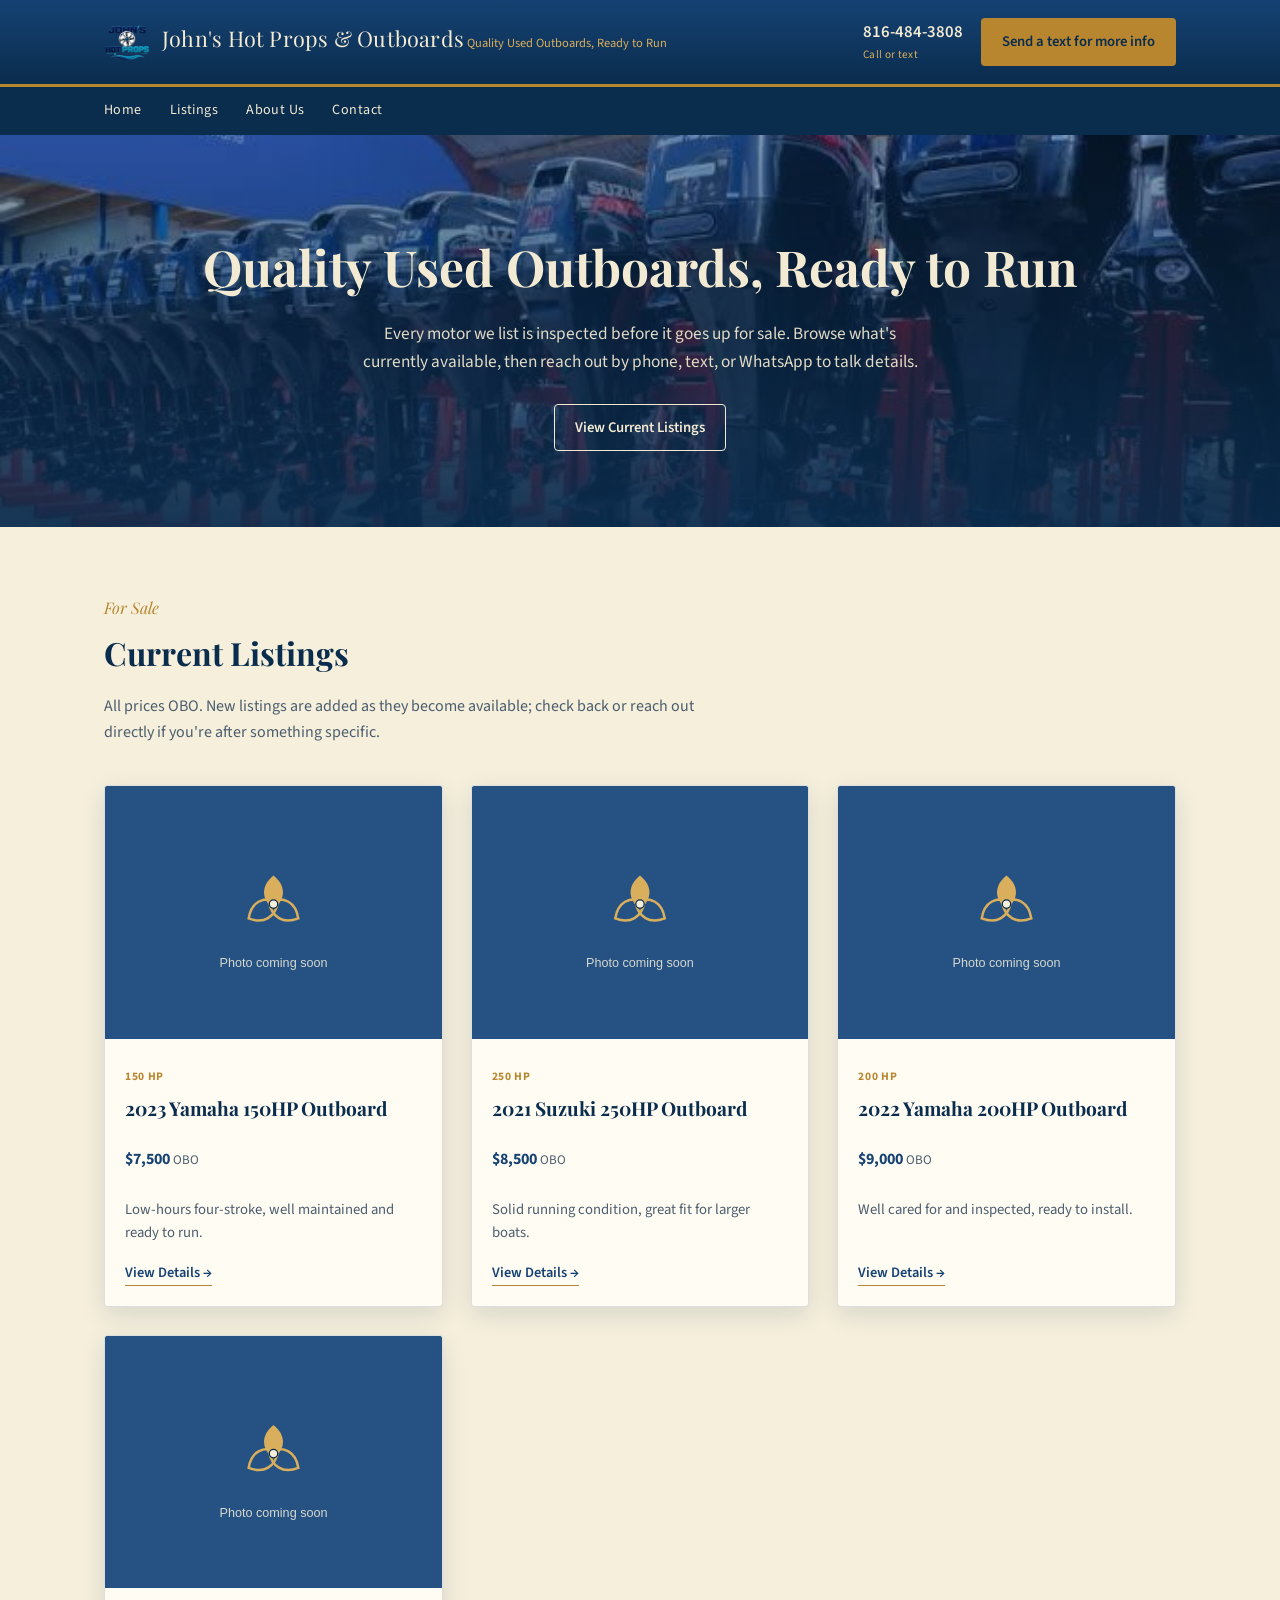
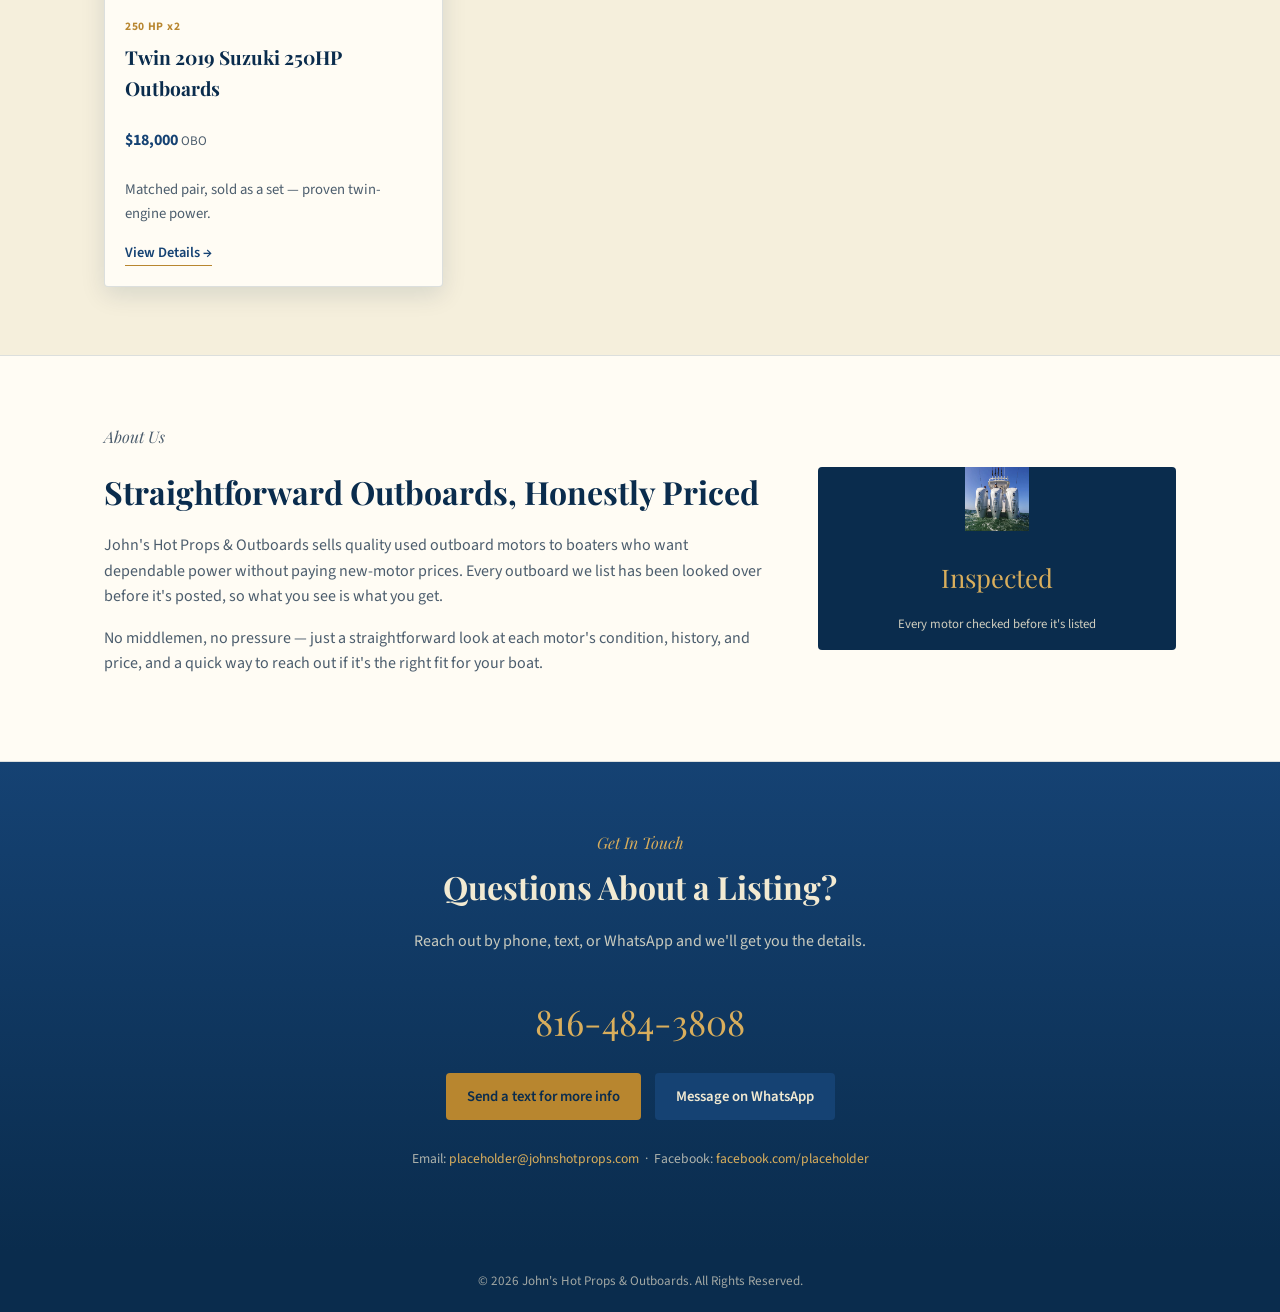
==== commit 937fe030: "NEW design" ====
--- a/index.html
+++ b/index.html
@@ -52,7 +52,7 @@
   <div class="wrap">
     <p class="section-label">For Sale</p>
     <h2>Current Listings</h2>
-    <p class="section-intro">All prices OBO. New listings are added as they become available — check back or reach out directly if you're after something specific.</p>
+    <p class="section-intro">All prices OBO. New listings are added as they become available; check back or reach out directly if you're after something specific.</p>
 
     <div class="listing-grid">
 
@@ -73,7 +73,7 @@
           <p class="listing-hp">250 HP</p>
           <h3>2021 Suzuki 250HP Outboard</h3>
           <p class="listing-price">$8,500 <span class="obo">OBO</span></p>
-          <p class="listing-blurb">Solid running condition — great fit for larger boats.</p>
+          <p class="listing-blurb">Solid running condition, great fit for larger boats.</p>
           <a class="listing-link" href="listings/suzuki-250-2021.html">View Details →</a>
         </div>
       </article>
@@ -84,7 +84,7 @@
           <p class="listing-hp">200 HP</p>
           <h3>2022 Yamaha 200HP Outboard</h3>
           <p class="listing-price">$9,000 <span class="obo">OBO</span></p>
-          <p class="listing-blurb">Well cared for and inspected — ready to install.</p>
+          <p class="listing-blurb">Well cared for and inspected, ready to install.</p>
           <a class="listing-link" href="listings/yamaha-200-2022.html">View Details →</a>
         </div>
       </article>
--- a/style.css
+++ b/style.css
@@ -335,7 +335,7 @@
 .about-figure {
   background: var(--navy-deep);
   border-radius: var(--radius);
-  padding: 36px 28px;
+  padding: 0px 0px;
   color: var(--text-on-navy);
   text-align: center;
 }
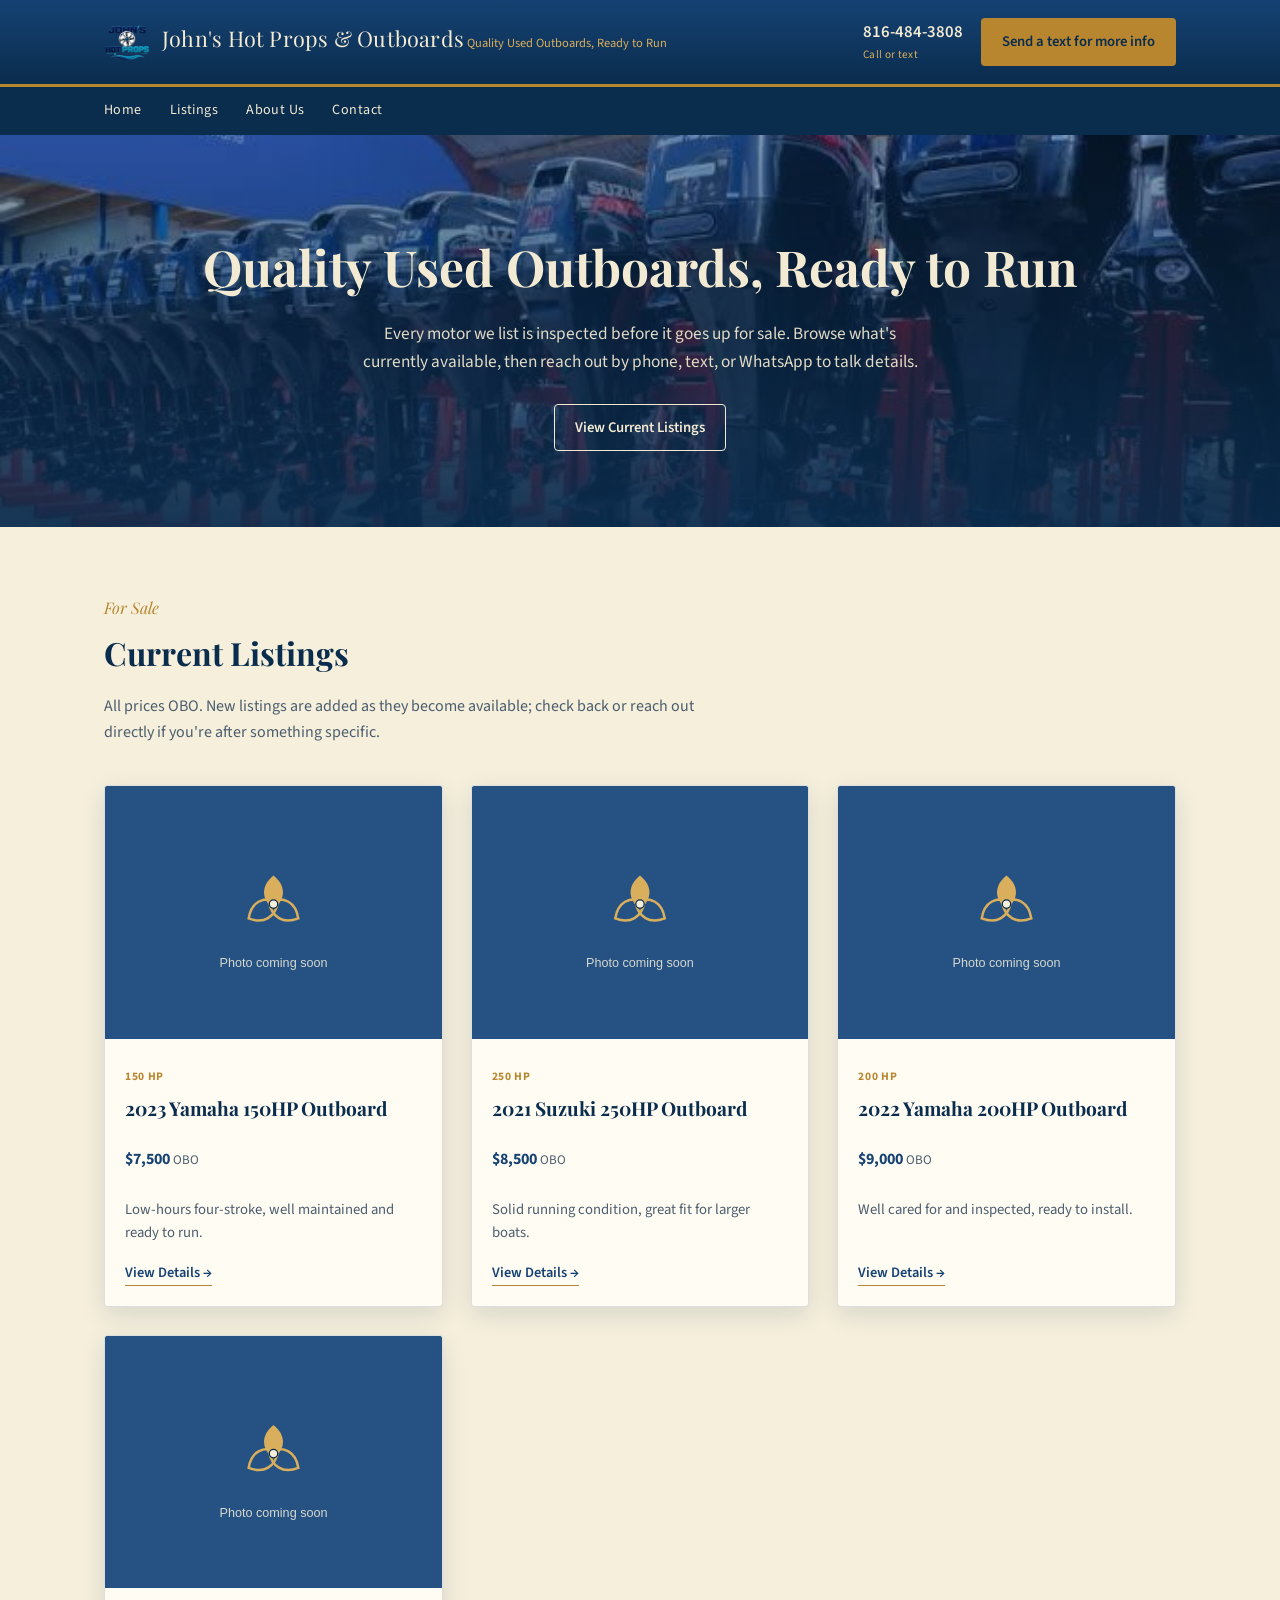
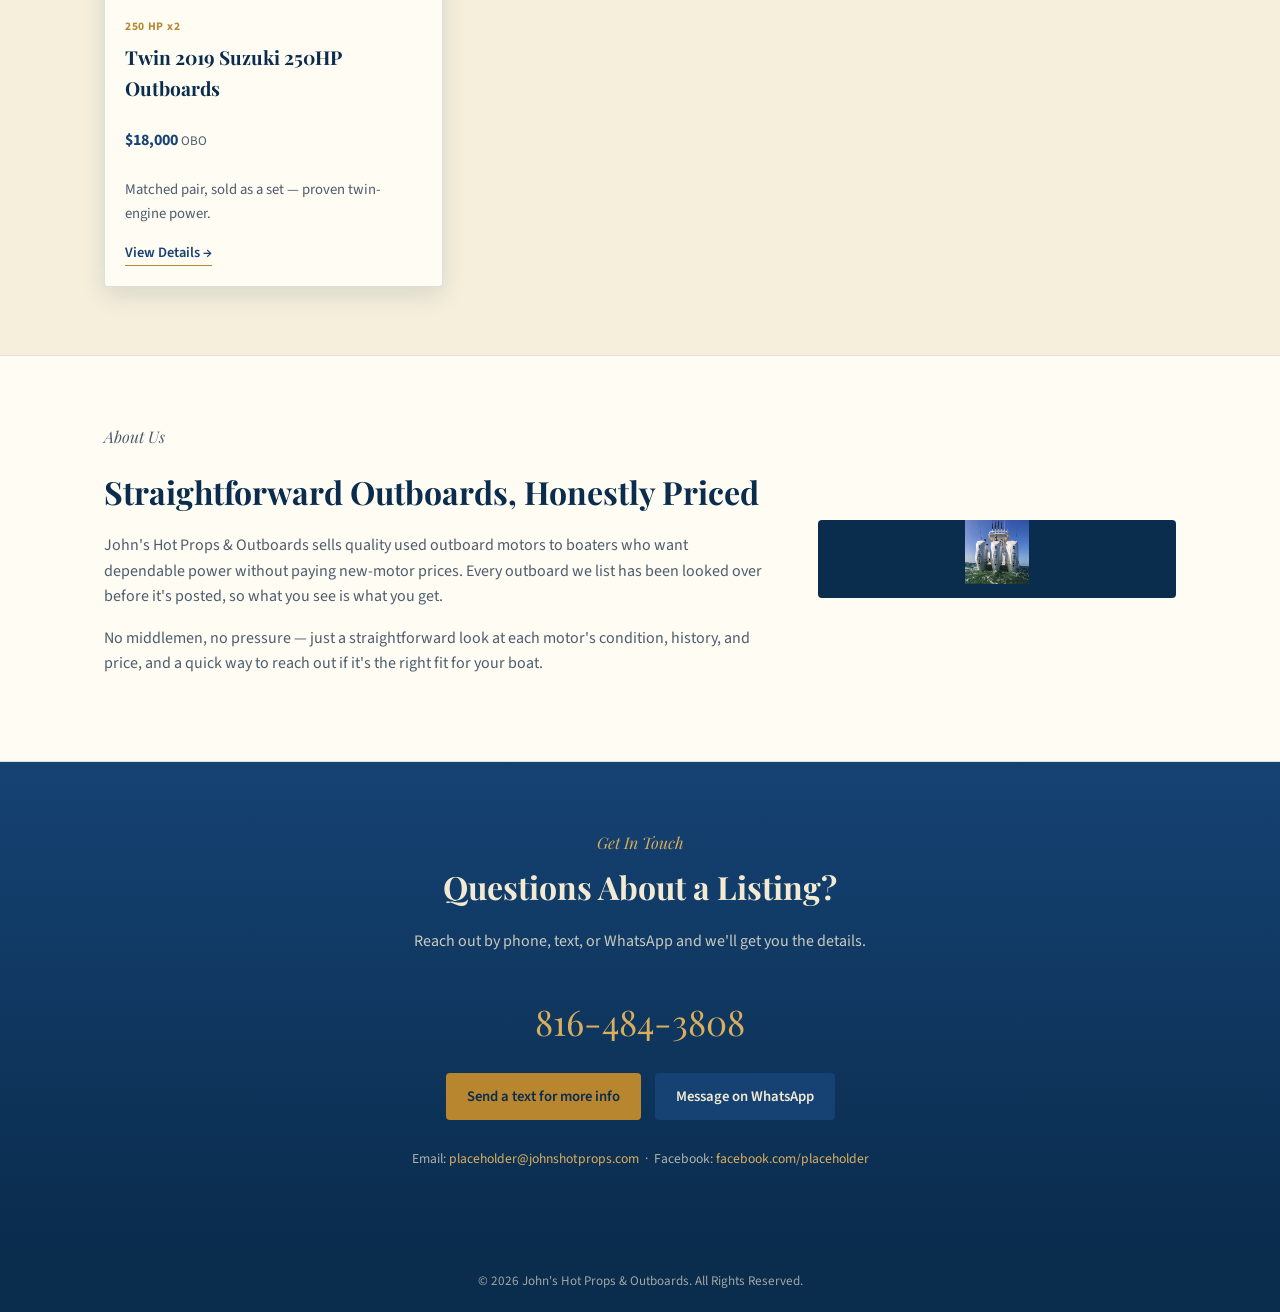
==== commit be8cf80d: "redone" ====
--- a/index.html
+++ b/index.html
@@ -114,8 +114,6 @@
     </div>
     <div class="about-figure">
       <img src="images/aboutus.png" alt="">
-      <p class="stat">Inspected</p>
-      <p class="stat-label">Every motor checked before it's listed</p>
     </div>
   </div>
 </section>
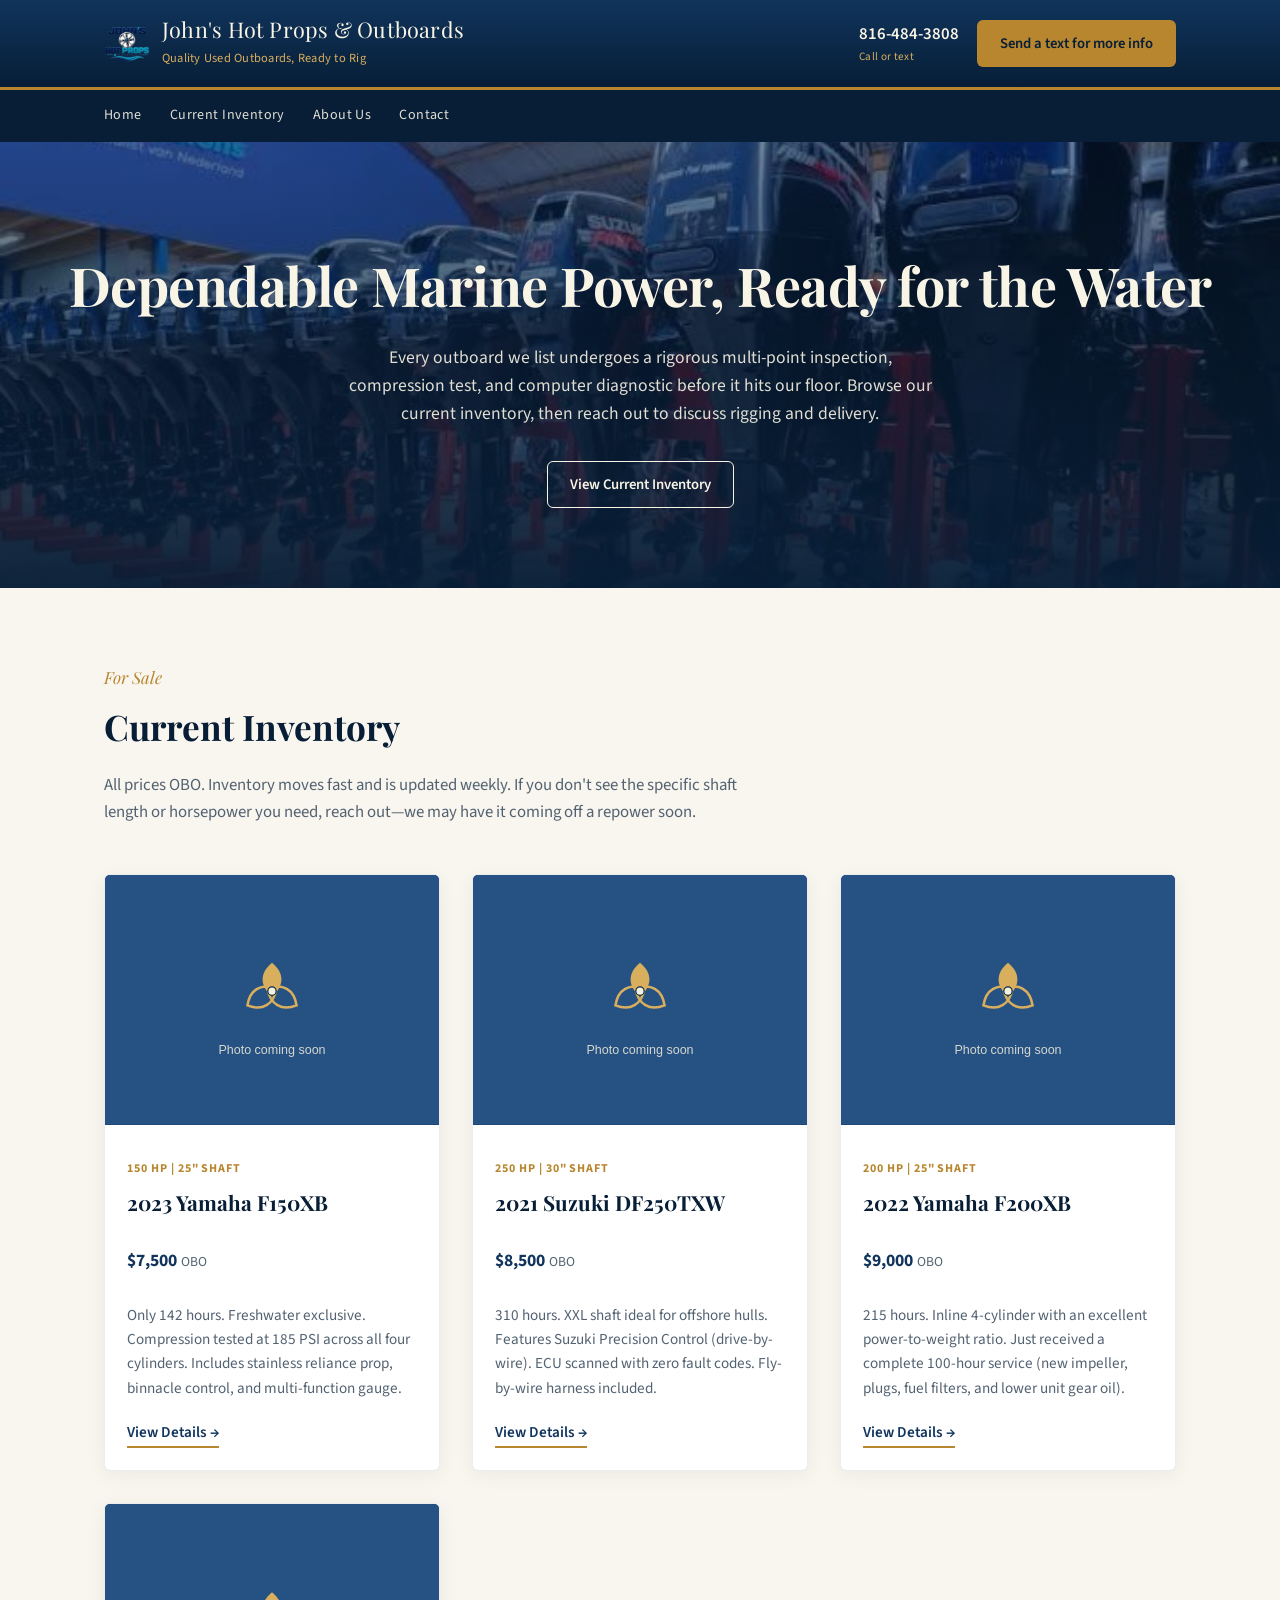
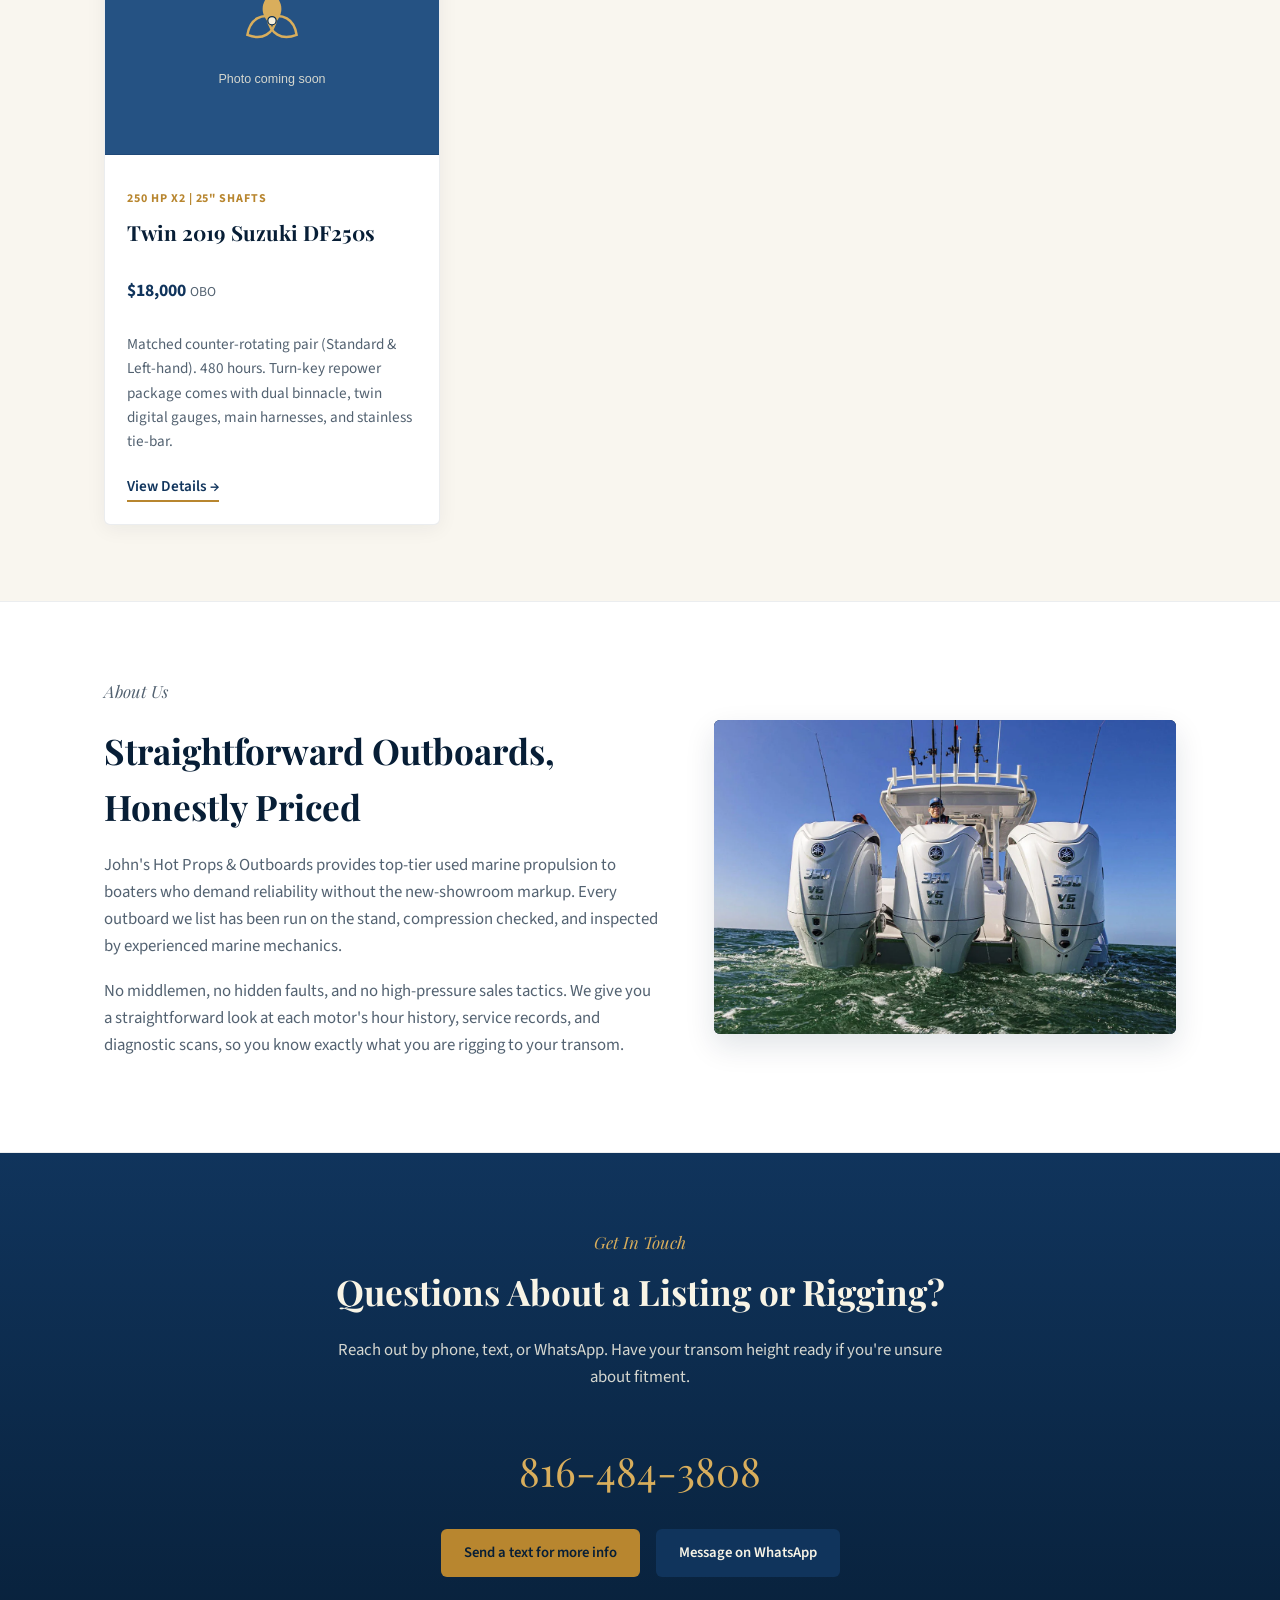
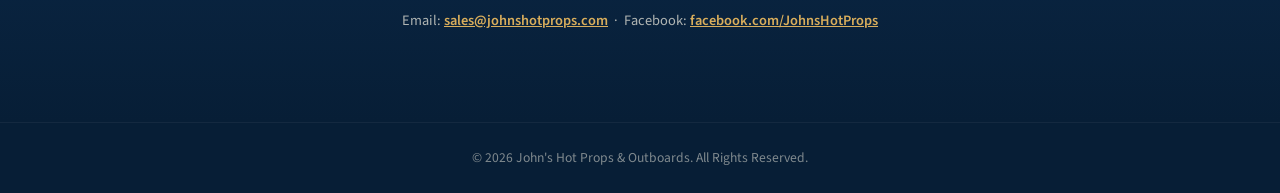
==== commit 9d61f9d1: "omo" ====
--- a/index.html
+++ b/index.html
@@ -4,7 +4,7 @@
 <meta charset="UTF-8">
 <meta name="viewport" content="width=device-width, initial-scale=1.0">
 <title>John's Hot Props &amp; Outboards | Quality Used Outboard Motors</title>
-<meta name="description" content="John's Hot Props & Outboards — quality used outboard motors, inspected and ready to run. Browse current listings and reach out by phone, text, or WhatsApp.">
+<meta name="description" content="John's Hot Props & Outboards — quality used outboard motors, inspected, serviced, and ready to run. Browse current marine propulsion listings.">
 <link rel="preconnect" href="https://fonts.gstatic.com" crossorigin>
 <link href="https://fonts.googleapis.com/css2?family=Playfair+Display:wght@600;700&family=Source+Sans+3:wght@400;600;700&display=swap" rel="stylesheet">
 <link rel="stylesheet" href="style.css">
@@ -17,7 +17,7 @@
       <img src="images/logo.PNG" alt="John's Hot Props & Outboards logo">
       <span class="brand-text">
         <span class="name">John's Hot Props &amp; Outboards</span>
-        <span class="tagline">Quality Used Outboards, Ready to Run</span>
+        <span class="tagline">Quality Used Outboards, Ready to Rig</span>
       </span>
     </a>
     <div class="header-actions">
@@ -31,7 +31,7 @@
   <div class="wrap">
     <ul>
       <li><a href="index.html#home">Home</a></li>
-      <li><a href="index.html#listings">Listings</a></li>
+      <li><a href="index.html#listings">Current Inventory</a></li>
       <li><a href="index.html#about">About Us</a></li>
       <li><a href="index.html#contact">Contact</a></li>
     </ul>
@@ -42,27 +42,27 @@
   <img class="hero-art" src="images/Dock.jpg" alt="Illustration of a dock at sunset — placeholder for a real dock photo">
   <div class="hero-overlay"></div>
   <div class="hero-inner">
-    <h1>Quality Used Outboards, Ready to Run</h1>
-    <p>Every motor we list is inspected before it goes up for sale. Browse what's currently available, then reach out by phone, text, or WhatsApp to talk details.</p>
-    <a class="btn btn-outline" href="index.html#listings">View Current Listings</a>
+    <h1>Dependable Marine Power, Ready for the Water</h1>
+    <p>Every outboard we list undergoes a rigorous multi-point inspection, compression test, and computer diagnostic before it hits our floor. Browse our current inventory, then reach out to discuss rigging and delivery.</p>
+    <a class="btn btn-outline" href="index.html#listings">View Current Inventory</a>
   </div>
 </section>
 
 <section id="listings" class="section">
   <div class="wrap">
     <p class="section-label">For Sale</p>
-    <h2>Current Listings</h2>
-    <p class="section-intro">All prices OBO. New listings are added as they become available; check back or reach out directly if you're after something specific.</p>
+    <h2>Current Inventory</h2>
+    <p class="section-intro">All prices OBO. Inventory moves fast and is updated weekly. If you don't see the specific shaft length or horsepower you need, reach out—we may have it coming off a repower soon.</p>
 
     <div class="listing-grid">
 
       <article class="listing-card">
         <img src="images/listing-placeholder.svg" alt="Photo coming soon — 2023 Yamaha 150HP Outboard">
         <div class="listing-body">
-          <p class="listing-hp">150 HP</p>
-          <h3>2023 Yamaha 150HP Outboard</h3>
+          <p class="listing-hp">150 HP | 25" Shaft</p>
+          <h3>2023 Yamaha F150XB</h3>
           <p class="listing-price">$7,500 <span class="obo">OBO</span></p>
-          <p class="listing-blurb">Low-hours four-stroke, well maintained and ready to run.</p>
+          <p class="listing-blurb">Only 142 hours. Freshwater exclusive. Compression tested at 185 PSI across all four cylinders. Includes stainless reliance prop, binnacle control, and multi-function gauge.</p>
           <a class="listing-link" href="listings/yamaha-150-2023.html">View Details →</a>
         </div>
       </article>
@@ -70,10 +70,10 @@
       <article class="listing-card">
         <img src="images/listing-placeholder.svg" alt="Photo coming soon — 2021 Suzuki 250HP Outboard">
         <div class="listing-body">
-          <p class="listing-hp">250 HP</p>
-          <h3>2021 Suzuki 250HP Outboard</h3>
+          <p class="listing-hp">250 HP | 30" Shaft</p>
+          <h3>2021 Suzuki DF250TXW</h3>
           <p class="listing-price">$8,500 <span class="obo">OBO</span></p>
-          <p class="listing-blurb">Solid running condition, great fit for larger boats.</p>
+          <p class="listing-blurb">310 hours. XXL shaft ideal for offshore hulls. Features Suzuki Precision Control (drive-by-wire). ECU scanned with zero fault codes. Fly-by-wire harness included.</p>
           <a class="listing-link" href="listings/suzuki-250-2021.html">View Details →</a>
         </div>
       </article>
@@ -81,10 +81,10 @@
       <article class="listing-card">
         <img src="images/listing-placeholder.svg" alt="Photo coming soon — 2022 Yamaha 200HP Outboard">
         <div class="listing-body">
-          <p class="listing-hp">200 HP</p>
-          <h3>2022 Yamaha 200HP Outboard</h3>
+          <p class="listing-hp">200 HP | 25" Shaft</p>
+          <h3>2022 Yamaha F200XB</h3>
           <p class="listing-price">$9,000 <span class="obo">OBO</span></p>
-          <p class="listing-blurb">Well cared for and inspected, ready to install.</p>
+          <p class="listing-blurb">215 hours. Inline 4-cylinder with an excellent power-to-weight ratio. Just received a complete 100-hour service (new impeller, plugs, fuel filters, and lower unit gear oil).</p>
           <a class="listing-link" href="listings/yamaha-200-2022.html">View Details →</a>
         </div>
       </article>
@@ -92,10 +92,10 @@
       <article class="listing-card">
         <img src="images/listing-placeholder.svg" alt="Photo coming soon — Twin 2019 Suzuki 250HP Outboards">
         <div class="listing-body">
-          <p class="listing-hp">250 HP x2</p>
-          <h3>Twin 2019 Suzuki 250HP Outboards</h3>
+          <p class="listing-hp">250 HP x2 | 25" Shafts</p>
+          <h3>Twin 2019 Suzuki DF250s</h3>
           <p class="listing-price">$18,000 <span class="obo">OBO</span></p>
-          <p class="listing-blurb">Matched pair, sold as a set — proven twin-engine power.</p>
+          <p class="listing-blurb">Matched counter-rotating pair (Standard & Left-hand). 480 hours. Turn-key repower package comes with dual binnacle, twin digital gauges, main harnesses, and stainless tie-bar.</p>
           <a class="listing-link" href="listings/twin-suzuki-250-2019.html">View Details →</a>
         </div>
       </article>
@@ -109,11 +109,11 @@
     <div>
       <p class="section-label">About Us</p>
       <h2>Straightforward Outboards, Honestly Priced</h2>
-      <p>John's Hot Props &amp; Outboards sells quality used outboard motors to boaters who want dependable power without paying new-motor prices. Every outboard we list has been looked over before it's posted, so what you see is what you get.</p>
-      <p>No middlemen, no pressure — just a straightforward look at each motor's condition, history, and price, and a quick way to reach out if it's the right fit for your boat.</p>
+      <p>John's Hot Props &amp; Outboards provides top-tier used marine propulsion to boaters who demand reliability without the new-showroom markup. Every outboard we list has been run on the stand, compression checked, and inspected by experienced marine mechanics.</p>
+      <p>No middlemen, no hidden faults, and no high-pressure sales tactics. We give you a straightforward look at each motor's hour history, service records, and diagnostic scans, so you know exactly what you are rigging to your transom.</p>
     </div>
     <div class="about-figure">
-      <img src="images/aboutus.png" alt="">
+      <img src="images/aboutus.png" alt="John's Hot Props mechanics inspecting a motor">
     </div>
   </div>
 </section>
@@ -121,17 +121,17 @@
 <section id="contact" class="section contact-band">
   <div class="wrap">
     <p class="section-label">Get In Touch</p>
-    <h2>Questions About a Listing?</h2>
-    <p class="section-intro">Reach out by phone, text, or WhatsApp and we'll get you the details.</p>
+    <h2>Questions About a Listing or Rigging?</h2>
+    <p class="section-intro">Reach out by phone, text, or WhatsApp. Have your transom height ready if you're unsure about fitment.</p>
     <a class="contact-phone-big" href="tel:+18164843808">816-484-3808</a>
     <div class="contact-actions">
       <a class="btn btn-gold" href="sms:+18164843808">Send a text for more info</a>
       <a class="btn btn-navy" href="https://wa.me/18164843808" target="_blank" rel="noopener">Message on WhatsApp</a>
     </div>
     <p class="contact-secondary">
-      Email: <a href="mailto:placeholder@johnshotprops.com">placeholder@johnshotprops.com</a>
+      Email: <a href="mailto:sales@johnshotprops.com">sales@johnshotprops.com</a>
       &nbsp;·&nbsp;
-      Facebook: <a href="#" target="_blank" rel="noopener">facebook.com/placeholder</a>
+      Facebook: <a href="#" target="_blank" rel="noopener">facebook.com/JohnsHotProps</a>
     </p>
   </div>
 </section>
@@ -144,4 +144,4 @@
 
 <script>document.getElementById('year').textContent = new Date().getFullYear();</script>
 </body>
-</html>
+</html>
--- a/style.css
+++ b/style.css
@@ -3,19 +3,20 @@
    ========================================================================== */
 
 :root {
-  --navy-deep: #0a2c4d;
-  --navy-mid: #154273;
-  --navy-light: #2f5f95;
-  --cream: #f5efdc;
-  --cream-card: #fffcf4;
+  --navy-deep: #071e36; /* Darkened for a more premium contrast */
+  --navy-mid: #10345c;
+  --navy-light: #224c7d;
+  --cream: #f9f6ef; /* Slightly cleaner background */
+  --cream-card: #ffffff; /* Crisp white for cards to pop better */
   --gold: #b8862f;
   --gold-light: #d9ae5c;
-  --text-dark: #1c2a38;
-  --text-muted: #4c5d6d;
-  --text-on-navy: #f2ead2;
-  --border-hairline: rgba(10, 44, 77, 0.14);
-  --shadow-soft: 0 8px 24px rgba(10, 44, 77, 0.12);
-  --radius: 4px;
+  --text-dark: #1a242f;
+  --text-muted: #536271;
+  --text-on-navy: #f8f4e6;
+  --border-hairline: rgba(7, 30, 54, 0.08);
+  --shadow-soft: 0 4px 20px rgba(7, 30, 54, 0.06);
+  --shadow-hover: 0 12px 30px rgba(7, 30, 54, 0.12);
+  --radius: 6px; /* Slightly rounder for modern feel */
   --max-width: 1120px;
   --font-display: "Playfair Display", Georgia, "Times New Roman", serif;
   --font-body: "Source Sans 3", Arial, Helvetica, sans-serif;
@@ -36,7 +37,7 @@
 
 img { max-width: 100%; display: block; }
 
-a { color: inherit; }
+a { color: inherit; transition: color 0.2s ease; }
 
 .wrap {
   max-width: var(--max-width);
@@ -45,7 +46,6 @@
 }
 
 /* ---------- Header ---------- */
-
 .site-header {
   background: linear-gradient(180deg, var(--navy-mid) 0%, var(--navy-deep) 100%);
   border-bottom: 3px solid var(--gold);
@@ -70,9 +70,7 @@
 
 .brand img { width: 46px; height: 46px; }
 
-.brand-text {
-  color: var(--text-on-navy);
-}
+.brand-text { color: var(--text-on-navy); }
 
 .brand-text .name {
   font-family: var(--font-display);
@@ -82,9 +80,11 @@
 }
 
 .brand-text .tagline {
+  display: block;
   font-size: 0.78rem;
   color: var(--gold-light);
   margin-top: 2px;
+  letter-spacing: 0.02em;
 }
 
 .header-actions {
@@ -114,43 +114,25 @@
   font-weight: 600;
   font-size: 0.92rem;
   text-decoration: none;
-  padding: 11px 20px;
+  padding: 11px 22px;
   border-radius: var(--radius);
   border: 1px solid transparent;
   cursor: pointer;
-  transition: transform 0.15s ease, box-shadow 0.15s ease;
-}
-
-.btn-gold {
-  background: var(--gold);
-  color: var(--navy-deep);
-}
-
-.btn-gold:hover { background: var(--gold-light); }
-
-.btn-outline {
-  background: transparent;
-  border-color: var(--text-on-navy);
-  color: var(--text-on-navy);
-}
-
-.btn-outline:hover { background: rgba(255,255,255,0.08); }
-
-.btn-navy {
-  background: var(--navy-mid);
-  color: var(--text-on-navy);
-}
-
-.btn-navy:hover { background: var(--navy-light); }
-
-/* ---------- Nav (in-page anchors) ---------- */
-
-.site-nav {
-  background: var(--navy-deep);
-}
-
+  transition: all 0.2s ease;
+}
+
+.btn-gold { background: var(--gold); color: var(--navy-deep); }
+.btn-gold:hover { background: var(--gold-light); transform: translateY(-1px); }
+
+.btn-outline { background: transparent; border-color: var(--text-on-navy); color: var(--text-on-navy); }
+.btn-outline:hover { background: rgba(255,255,255,0.08); transform: translateY(-1px); }
+
+.btn-navy { background: var(--navy-mid); color: var(--text-on-navy); }
+.btn-navy:hover { background: var(--navy-light); transform: translateY(-1px); }
+
+/* ---------- Nav ---------- */
+.site-nav { background: var(--navy-deep); }
 .site-nav .wrap { padding: 0 24px; }
-
 .site-nav ul {
   list-style: none;
   margin: 0;
@@ -158,99 +140,87 @@
   display: flex;
   gap: 28px;
 }
-
 .site-nav a {
   display: block;
-  padding: 12px 0;
+  padding: 14px 0;
   color: var(--text-on-navy);
   text-decoration: none;
   font-size: 0.88rem;
   letter-spacing: 0.03em;
   border-bottom: 2px solid transparent;
-}
-
-.site-nav a:hover { border-bottom-color: var(--gold); }
+  opacity: 0.9;
+}
+.site-nav a:hover { opacity: 1; border-bottom-color: var(--gold); }
 
 /* ---------- Hero ---------- */
-
 .hero {
   position: relative;
   color: var(--text-on-navy);
   background: var(--navy-deep);
   overflow: hidden;
 }
-
 .hero-art {
   position: absolute;
   inset: 0;
   width: 100%;
   height: 100%;
   object-fit: cover;
-  opacity: 0.9;
-}
-
+  opacity: 0.85;
+}
 .hero-overlay {
   position: absolute;
   inset: 0;
-  background: linear-gradient(180deg, rgba(10,44,77,0.35) 0%, rgba(10,44,77,0.92) 100%);
-}
-
+  background: linear-gradient(180deg, rgba(7,30,54,0.4) 0%, rgba(7,30,54,0.95) 100%);
+}
 .hero-inner {
   position: relative;
-  padding: 92px 24px 76px;
+  padding: 100px 24px 80px;
   text-align: center;
 }
-
 .hero h1 {
   font-family: var(--font-display);
-  font-size: clamp(2rem, 4.2vw, 3.1rem);
-  margin: 0 0 14px;
+  font-size: clamp(2rem, 4.2vw, 3.4rem);
+  margin: 0 0 16px;
   font-weight: 700;
-}
-
+  letter-spacing: -0.01em;
+}
 .hero p {
-  max-width: 560px;
-  margin: 0 auto 28px;
+  max-width: 600px;
+  margin: 0 auto 32px;
   color: var(--text-on-navy);
-  font-size: 1.08rem;
-  opacity: 0.92;
+  font-size: 1.1rem;
+  opacity: 0.9;
 }
 
 /* ---------- Section headings ---------- */
-
-.section { padding: 68px 0; }
-
+.section { padding: 76px 0; }
 .section-label {
   font-family: var(--font-display);
   font-style: italic;
   color: var(--gold);
-  font-size: 1rem;
-  margin: 0 0 6px;
-}
-
+  font-size: 1.05rem;
+  margin: 0 0 8px;
+}
 .section h2 {
   font-family: var(--font-display);
-  font-size: 2rem;
-  margin: 0 0 8px;
+  font-size: 2.2rem;
+  margin: 0 0 12px;
   color: var(--navy-deep);
 }
-
 .section-intro {
   max-width: 640px;
   color: var(--text-muted);
-  margin-bottom: 40px;
-}
-
+  margin-bottom: 48px;
+  font-size: 1.05rem;
+}
 .section-alt { background: var(--cream-card); border-top: 1px solid var(--border-hairline); border-bottom: 1px solid var(--border-hairline); }
 
 /* ---------- Listing cards ---------- */
-
 .listing-grid {
   display: grid;
-  grid-template-columns: repeat(auto-fill, minmax(250px, 1fr));
-  gap: 28px;
-}
-
+  grid-template-columns: repeat(auto-fill, minmax(260px, 1fr));
+  gap: 32px;
+}
 .listing-card {
   background: var(--cream-card);
   border: 1px solid var(--border-hairline);
@@ -259,245 +229,205 @@
   box-shadow: var(--shadow-soft);
   display: flex;
   flex-direction: column;
-}
-
+  transition: transform 0.2s ease, box-shadow 0.2s ease;
+}
+.listing-card:hover {
+  transform: translateY(-4px);
+  box-shadow: var(--shadow-hover);
+}
 .listing-card img {
   width: 100%;
   aspect-ratio: 4 / 3;
   object-fit: cover;
   background: var(--navy-light);
-}
-
+  border-bottom: 1px solid var(--border-hairline);
+}
 .listing-body {
-  padding: 18px 20px 20px;
+  padding: 22px;
   display: flex;
   flex-direction: column;
   flex: 1;
 }
-
 .listing-hp {
-  font-size: 0.72rem;
-  letter-spacing: 0.06em;
+  font-size: 0.75rem;
+  letter-spacing: 0.08em;
   color: var(--gold);
   font-weight: 700;
-  margin-bottom: 6px;
-}
-
+  text-transform: uppercase;
+  margin-bottom: 8px;
+}
 .listing-body h3 {
   font-family: var(--font-display);
-  font-size: 1.2rem;
-  margin: 0 0 8px;
+  font-size: 1.3rem;
+  margin: 0 0 10px;
   color: var(--navy-deep);
 }
-
 .listing-price {
   font-weight: 700;
   color: var(--navy-mid);
-  margin-bottom: 10px;
-}
-
+  font-size: 1.1rem;
+  margin-bottom: 12px;
+}
 .listing-price .obo {
   font-weight: 400;
   color: var(--text-muted);
-  font-size: 0.82rem;
-}
-
+  font-size: 0.85rem;
+}
 .listing-blurb {
   color: var(--text-muted);
-  font-size: 0.92rem;
-  margin-bottom: 16px;
+  font-size: 0.95rem;
+  margin-bottom: 20px;
   flex: 1;
 }
-
 .listing-link {
   align-self: flex-start;
   color: var(--navy-mid);
   font-weight: 600;
   text-decoration: none;
-  font-size: 0.9rem;
-  border-bottom: 1px solid var(--gold);
-  padding-bottom: 1px;
-}
-
+  font-size: 0.95rem;
+  border-bottom: 2px solid var(--gold);
+  padding-bottom: 2px;
+}
 .listing-link:hover { color: var(--gold); }
 
 /* ---------- About ---------- */
-
 .about-layout {
   display: grid;
-  grid-template-columns: 1.3fr 0.7fr;
-  gap: 48px;
+  grid-template-columns: 1.2fr 1fr;
+  gap: 56px;
   align-items: center;
 }
-
-.about-layout p { color: var(--text-muted); margin-bottom: 16px; }
-
+.about-layout p { color: var(--text-muted); margin-bottom: 18px; font-size: 1.05rem; }
 .about-figure {
   background: var(--navy-deep);
   border-radius: var(--radius);
-  padding: 0px 0px;
-  color: var(--text-on-navy);
-  text-align: center;
-}
-
-.about-figure img { margin: 0 auto 14px; width: 64px; height: 64px; }
-
-.about-figure .stat {
-  font-family: var(--font-display);
-  font-size: 1.6rem;
-  color: var(--gold-light);
-}
-
-.about-figure .stat-label {
-  font-size: 0.8rem;
-  color: var(--text-on-navy);
-  opacity: 0.85;
-}
-
-@media (max-width: 760px) {
-  .about-layout { grid-template-columns: 1fr; }
-}
+  overflow: hidden;
+  box-shadow: var(--shadow-hover);
+}
+.about-figure img { width: 100%; height: auto; display: block; }
+@media (max-width: 760px) { .about-layout { grid-template-columns: 1fr; } }
 
 /* ---------- Contact band ---------- */
-
 .contact-band {
   background: linear-gradient(180deg, var(--navy-mid) 0%, var(--navy-deep) 100%);
   color: var(--text-on-navy);
   text-align: center;
 }
-
 .contact-band .section-label { color: var(--gold-light); }
-
 .contact-band h2 { color: var(--text-on-navy); }
-
-.contact-band .section-intro { color: rgba(242,234,210,0.82); margin-left: auto; margin-right: auto; text-align: center; }
-
+.contact-band .section-intro { color: rgba(248,244,230,0.85); margin-left: auto; margin-right: auto; }
 .contact-phone-big {
   font-family: var(--font-display);
-  font-size: 2.2rem;
+  font-size: 2.5rem;
   color: var(--gold-light);
   text-decoration: none;
   display: inline-block;
-  margin-bottom: 22px;
-}
-
+  margin-bottom: 26px;
+}
+.contact-phone-big:hover { color: #fff; }
 .contact-actions {
   display: flex;
-  gap: 14px;
+  gap: 16px;
   justify-content: center;
   flex-wrap: wrap;
-  margin-bottom: 28px;
-}
-
+  margin-bottom: 32px;
+}
 .contact-secondary {
-  font-size: 0.85rem;
-  color: rgba(242,234,210,0.7);
-}
-
-.contact-secondary a { color: var(--gold-light); text-decoration: none; }
+  font-size: 0.9rem;
+  color: rgba(248,244,230,0.7);
+}
+.contact-secondary a { color: var(--gold-light); font-weight: 600; }
+.contact-secondary a:hover { color: #fff; text-decoration: underline; }
 
 /* ---------- Footer ---------- */
-
 .site-footer {
   background: var(--navy-deep);
-  color: rgba(242,234,210,0.65);
-  font-size: 0.82rem;
+  color: rgba(248,244,230,0.5);
+  font-size: 0.85rem;
   text-align: center;
-  padding: 20px 0;
+  padding: 24px 0;
+  border-top: 1px solid rgba(255,255,255,0.05);
 }
 
 /* ---------- Listing detail page ---------- */
-
 .detail-hero {
   background: var(--navy-light);
-}
-
+  border-bottom: 1px solid var(--border-hairline);
+}
 .detail-hero img {
   width: 100%;
-  max-height: 380px;
+  max-height: 420px;
   object-fit: cover;
 }
-
 .back-link {
-  display: inline-block;
-  margin-bottom: 22px;
+  display: inline-flex;
+  align-items: center;
+  margin-bottom: 28px;
   color: var(--navy-mid);
   text-decoration: none;
-  font-size: 0.88rem;
+  font-size: 0.95rem;
   font-weight: 600;
 }
-
 .back-link:hover { color: var(--gold); }
-
 .detail-grid {
   display: grid;
-  grid-template-columns: 1.4fr 1fr;
-  gap: 44px;
+  grid-template-columns: 1.5fr 1fr;
+  gap: 56px;
   align-items: start;
 }
-
 .detail-grid h1 {
   font-family: var(--font-display);
-  font-size: 2.1rem;
+  font-size: 2.4rem;
   color: var(--navy-deep);
-  margin: 0 0 6px;
-}
-
+  margin: 0 0 10px;
+}
 .detail-hp {
   color: var(--gold);
   font-weight: 700;
-  letter-spacing: 0.05em;
-  font-size: 0.82rem;
-  margin-bottom: 18px;
-}
-
-.detail-grid p.desc { color: var(--text-muted); margin-bottom: 24px; }
-
+  letter-spacing: 0.08em;
+  font-size: 0.85rem;
+  text-transform: uppercase;
+  margin-bottom: 12px;
+}
+.detail-grid p.desc { color: var(--text-muted); margin-bottom: 32px; font-size: 1.05rem; }
 .spec-table {
   width: 100%;
   border-collapse: collapse;
-  margin-bottom: 24px;
-}
-
+  margin-bottom: 32px;
+}
 .spec-table td {
-  padding: 10px 0;
+  padding: 12px 0;
   border-bottom: 1px solid var(--border-hairline);
-  font-size: 0.92rem;
-}
-
+  font-size: 0.95rem;
+}
 .spec-table td:first-child {
   color: var(--text-muted);
-  width: 40%;
-}
-
+  width: 35%;
+}
 .spec-table td:last-child {
   font-weight: 600;
   color: var(--navy-deep);
 }
-
 .detail-card {
   background: var(--cream-card);
   border: 1px solid var(--border-hairline);
   border-radius: var(--radius);
-  padding: 28px 24px;
-  box-shadow: var(--shadow-soft);
-}
-
+  padding: 32px 28px;
+  box-shadow: var(--shadow-hover);
+  position: sticky;
+  top: 24px;
+}
 .detail-card .price {
   font-family: var(--font-display);
-  font-size: 1.9rem;
+  font-size: 2.2rem;
   color: var(--navy-mid);
-  margin-bottom: 2px;
-}
-
+  margin: 0 0 4px;
+}
 .detail-card .obo {
   color: var(--text-muted);
-  font-size: 0.85rem;
-  margin-bottom: 20px;
-}
-
-.detail-card .btn { width: 100%; text-align: center; margin-bottom: 10px; }
-
-@media (max-width: 760px) {
-  .detail-grid { grid-template-columns: 1fr; }
-}
+  font-size: 0.9rem;
+  margin-bottom: 24px;
+  display: block;
+}
+.detail-card .btn { width: 100%; text-align: center; margin-bottom: 12px; }
+@media (max-width: 860px) { .detail-grid { grid-template-columns: 1fr; } .detail-card { position: static; } }
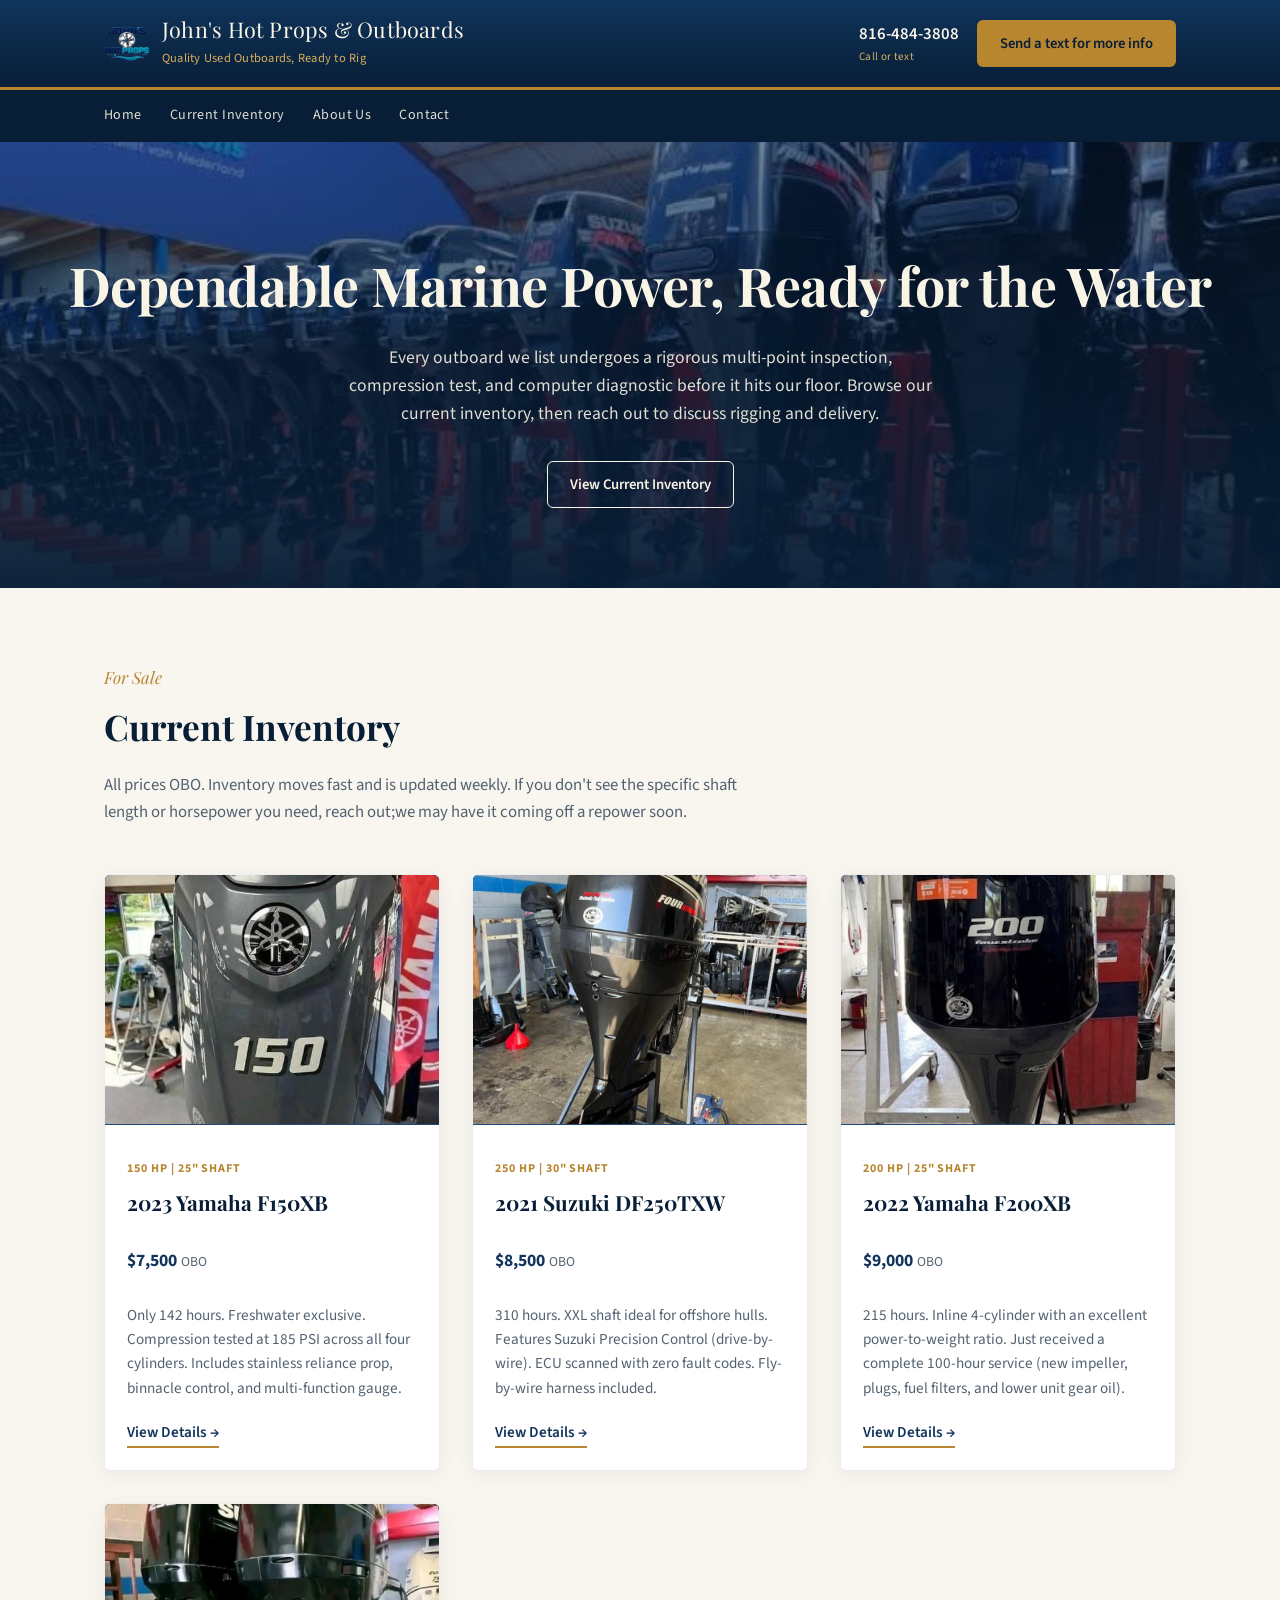
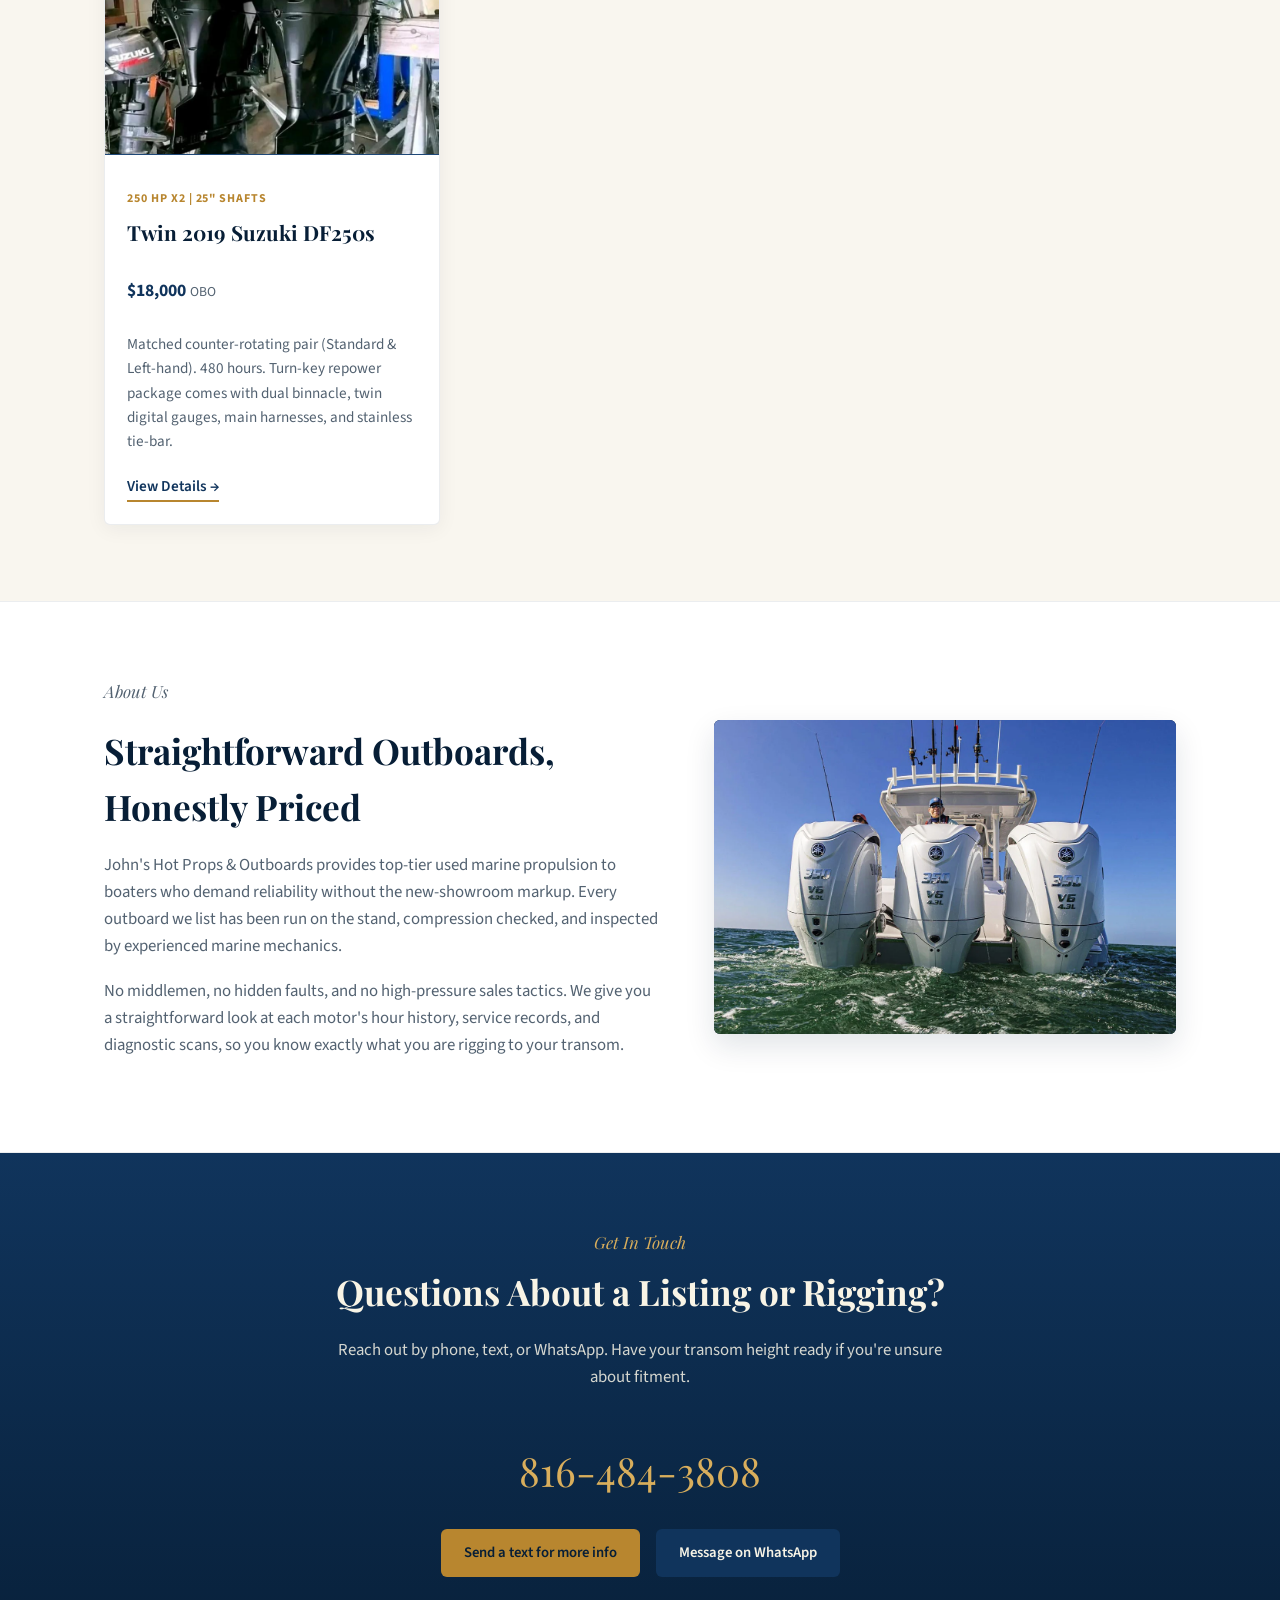
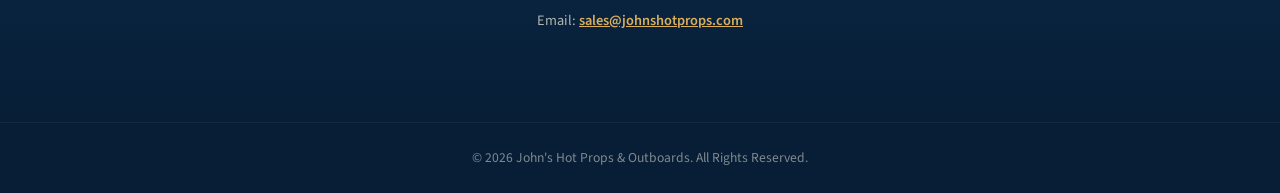
==== commit 8c1ed24d: "first phase" ====
--- a/index.html
+++ b/index.html
@@ -52,12 +52,12 @@
   <div class="wrap">
     <p class="section-label">For Sale</p>
     <h2>Current Inventory</h2>
-    <p class="section-intro">All prices OBO. Inventory moves fast and is updated weekly. If you don't see the specific shaft length or horsepower you need, reach out—we may have it coming off a repower soon.</p>
+    <p class="section-intro">All prices OBO. Inventory moves fast and is updated weekly. If you don't see the specific shaft length or horsepower you need, reach out;we may have it coming off a repower soon.</p>
 
     <div class="listing-grid">
 
       <article class="listing-card">
-        <img src="images/listing-placeholder.svg" alt="Photo coming soon — 2023 Yamaha 150HP Outboard">
+        <img src="images/150.jpg" alt="2023 Yamaha 150HP Outboard">
         <div class="listing-body">
           <p class="listing-hp">150 HP | 25" Shaft</p>
           <h3>2023 Yamaha F150XB</h3>
@@ -68,7 +68,7 @@
       </article>
 
       <article class="listing-card">
-        <img src="images/listing-placeholder.svg" alt="Photo coming soon — 2021 Suzuki 250HP Outboard">
+        <img src="images/250suzuki.jpg" alt="2021 Suzuki 250HP Outboard">
         <div class="listing-body">
           <p class="listing-hp">250 HP | 30" Shaft</p>
           <h3>2021 Suzuki DF250TXW</h3>
@@ -79,7 +79,7 @@
       </article>
 
       <article class="listing-card">
-        <img src="images/listing-placeholder.svg" alt="Photo coming soon — 2022 Yamaha 200HP Outboard">
+        <img src="images/200yam.jpg" alt="2022 Yamaha 200HP Outboard">
         <div class="listing-body">
           <p class="listing-hp">200 HP | 25" Shaft</p>
           <h3>2022 Yamaha F200XB</h3>
@@ -90,7 +90,7 @@
       </article>
 
       <article class="listing-card">
-        <img src="images/listing-placeholder.svg" alt="Photo coming soon — Twin 2019 Suzuki 250HP Outboards">
+        <img src="images/twin.jpg" alt="Twin 2019 Suzuki 250HP Outboards">
         <div class="listing-body">
           <p class="listing-hp">250 HP x2 | 25" Shafts</p>
           <h3>Twin 2019 Suzuki DF250s</h3>
@@ -130,8 +130,6 @@
     </div>
     <p class="contact-secondary">
       Email: <a href="mailto:sales@johnshotprops.com">sales@johnshotprops.com</a>
-      &nbsp;·&nbsp;
-      Facebook: <a href="#" target="_blank" rel="noopener">facebook.com/JohnsHotProps</a>
     </p>
   </div>
 </section>
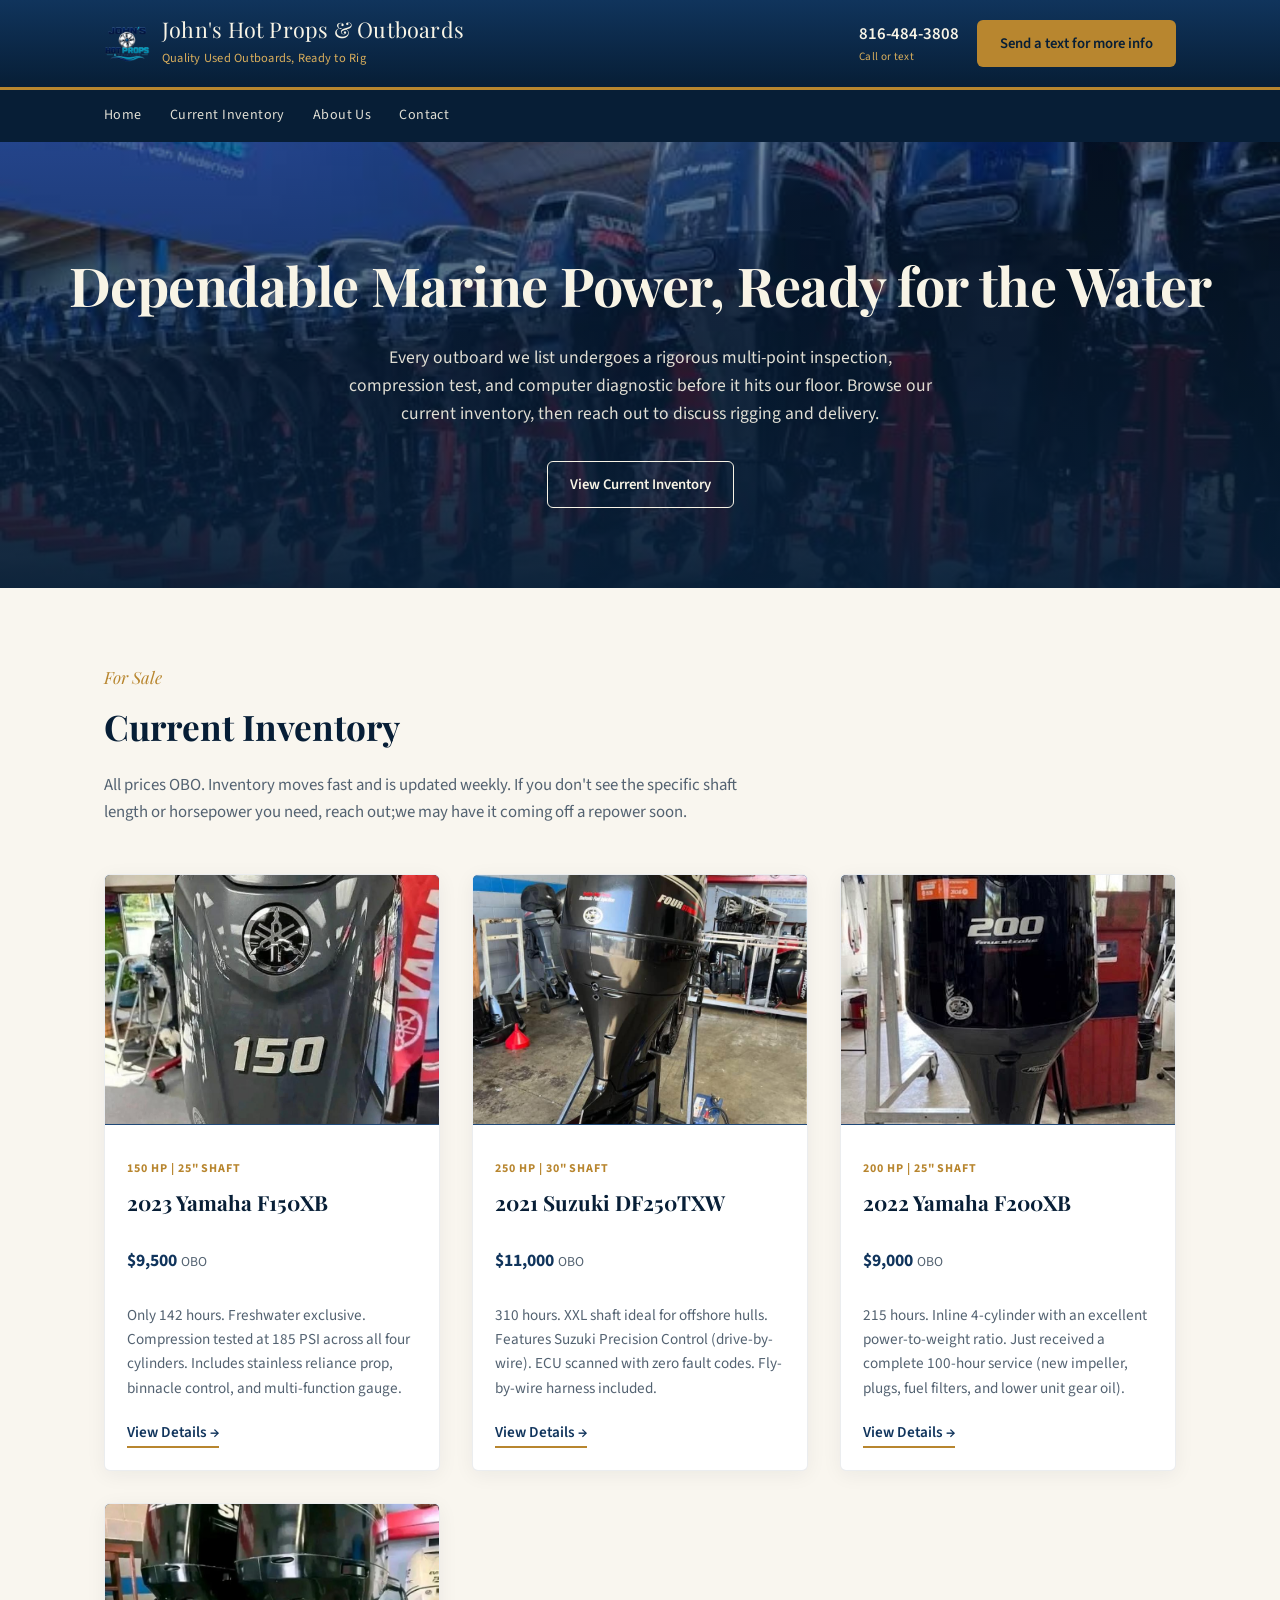
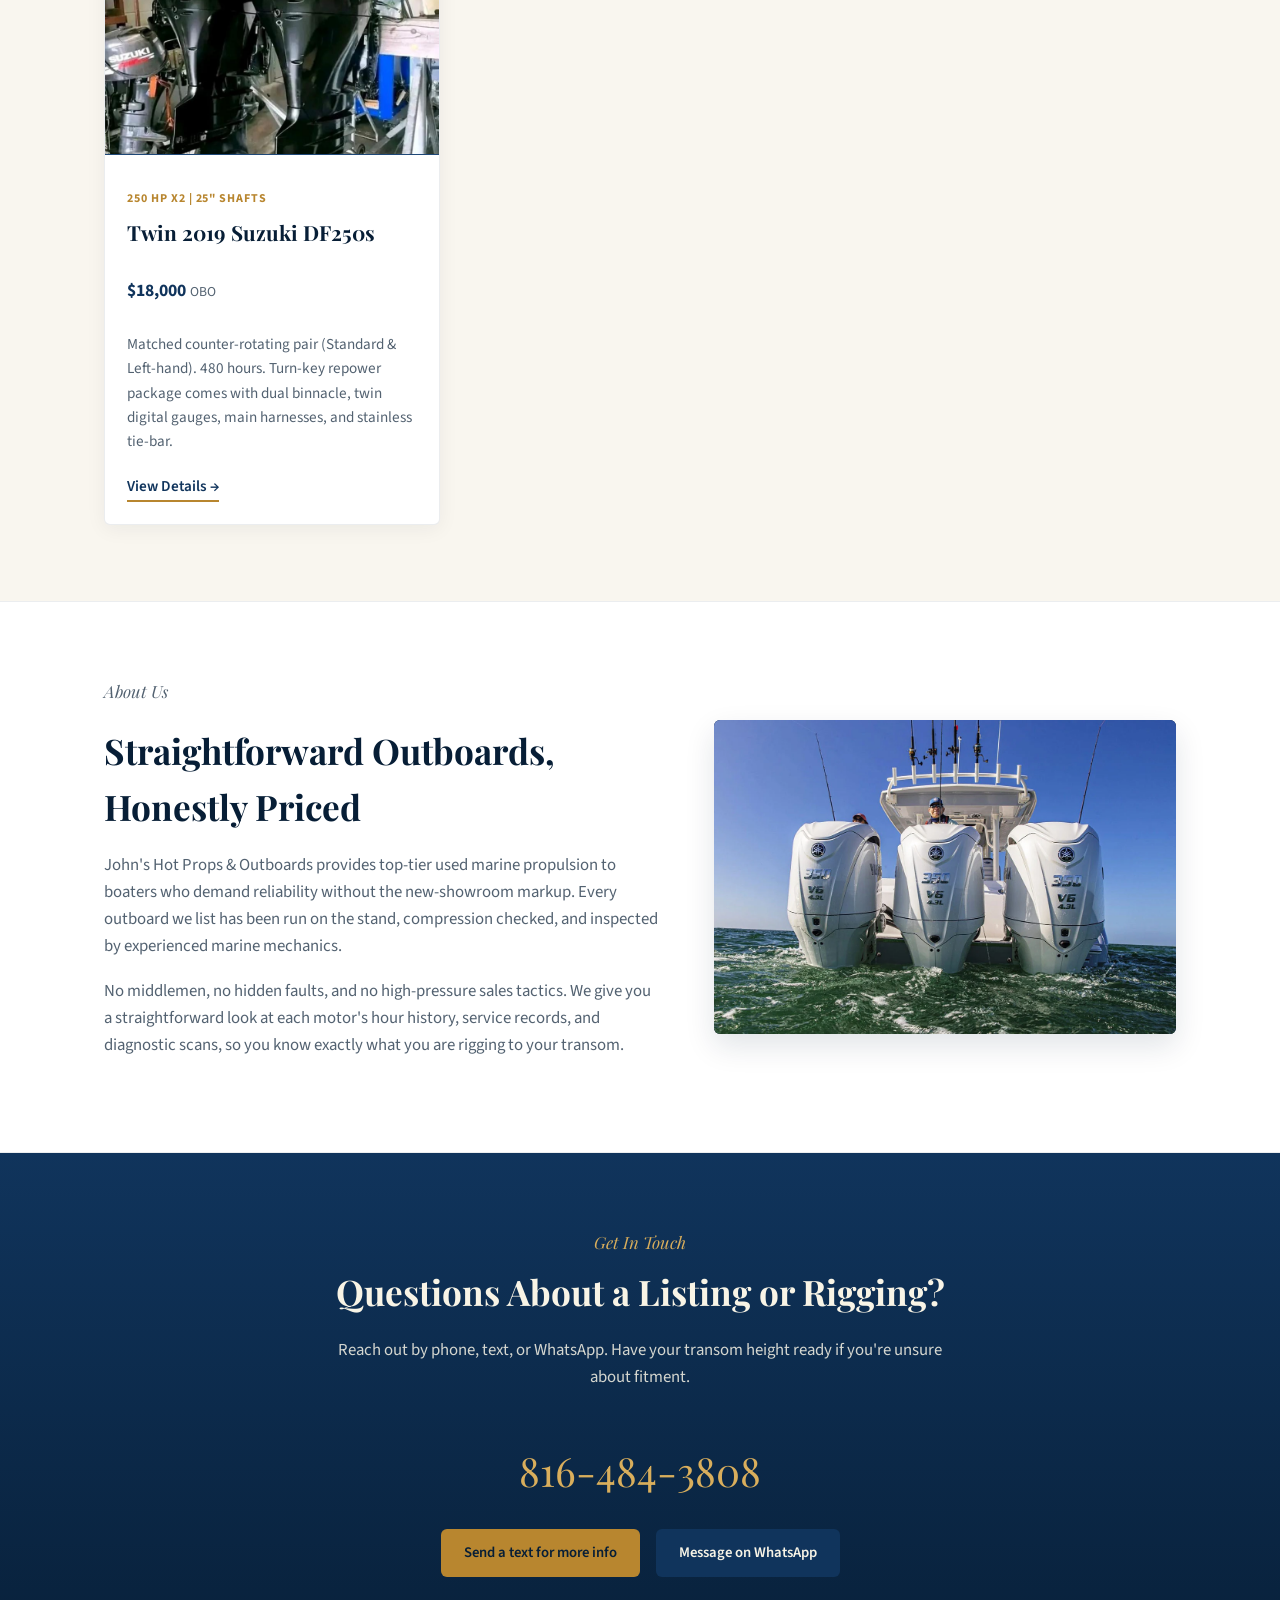
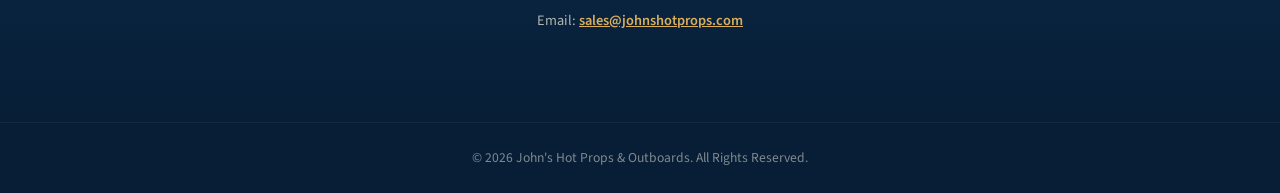
==== commit 3147811a: "fix main page prices" ====
--- a/index.html
+++ b/index.html
@@ -61,7 +61,7 @@
         <div class="listing-body">
           <p class="listing-hp">150 HP | 25" Shaft</p>
           <h3>2023 Yamaha F150XB</h3>
-          <p class="listing-price">$7,500 <span class="obo">OBO</span></p>
+          <p class="listing-price">$9,500 <span class="obo">OBO</span></p>
           <p class="listing-blurb">Only 142 hours. Freshwater exclusive. Compression tested at 185 PSI across all four cylinders. Includes stainless reliance prop, binnacle control, and multi-function gauge.</p>
           <a class="listing-link" href="listings/yamaha-150-2023.html">View Details →</a>
         </div>
@@ -72,7 +72,7 @@
         <div class="listing-body">
           <p class="listing-hp">250 HP | 30" Shaft</p>
           <h3>2021 Suzuki DF250TXW</h3>
-          <p class="listing-price">$8,500 <span class="obo">OBO</span></p>
+          <p class="listing-price">$11,000 <span class="obo">OBO</span></p>
           <p class="listing-blurb">310 hours. XXL shaft ideal for offshore hulls. Features Suzuki Precision Control (drive-by-wire). ECU scanned with zero fault codes. Fly-by-wire harness included.</p>
           <a class="listing-link" href="listings/suzuki-250-2021.html">View Details →</a>
         </div>
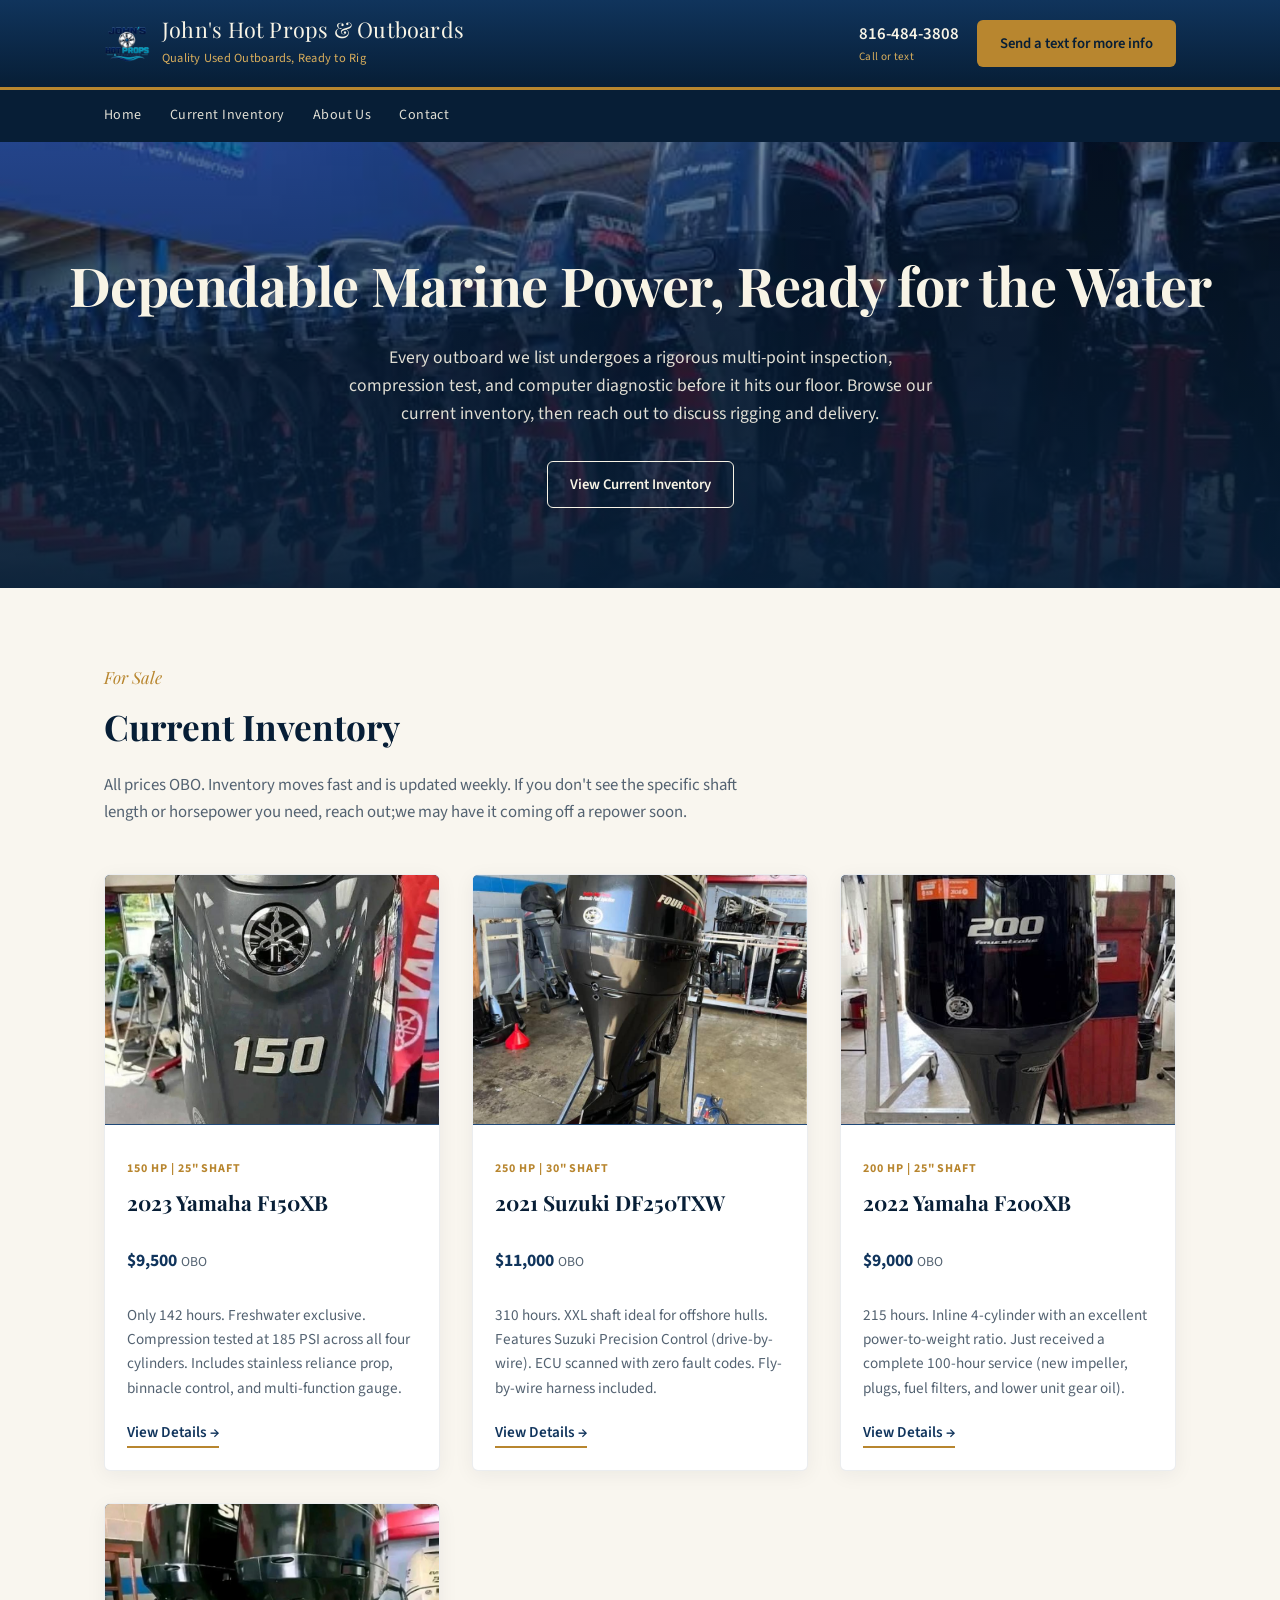
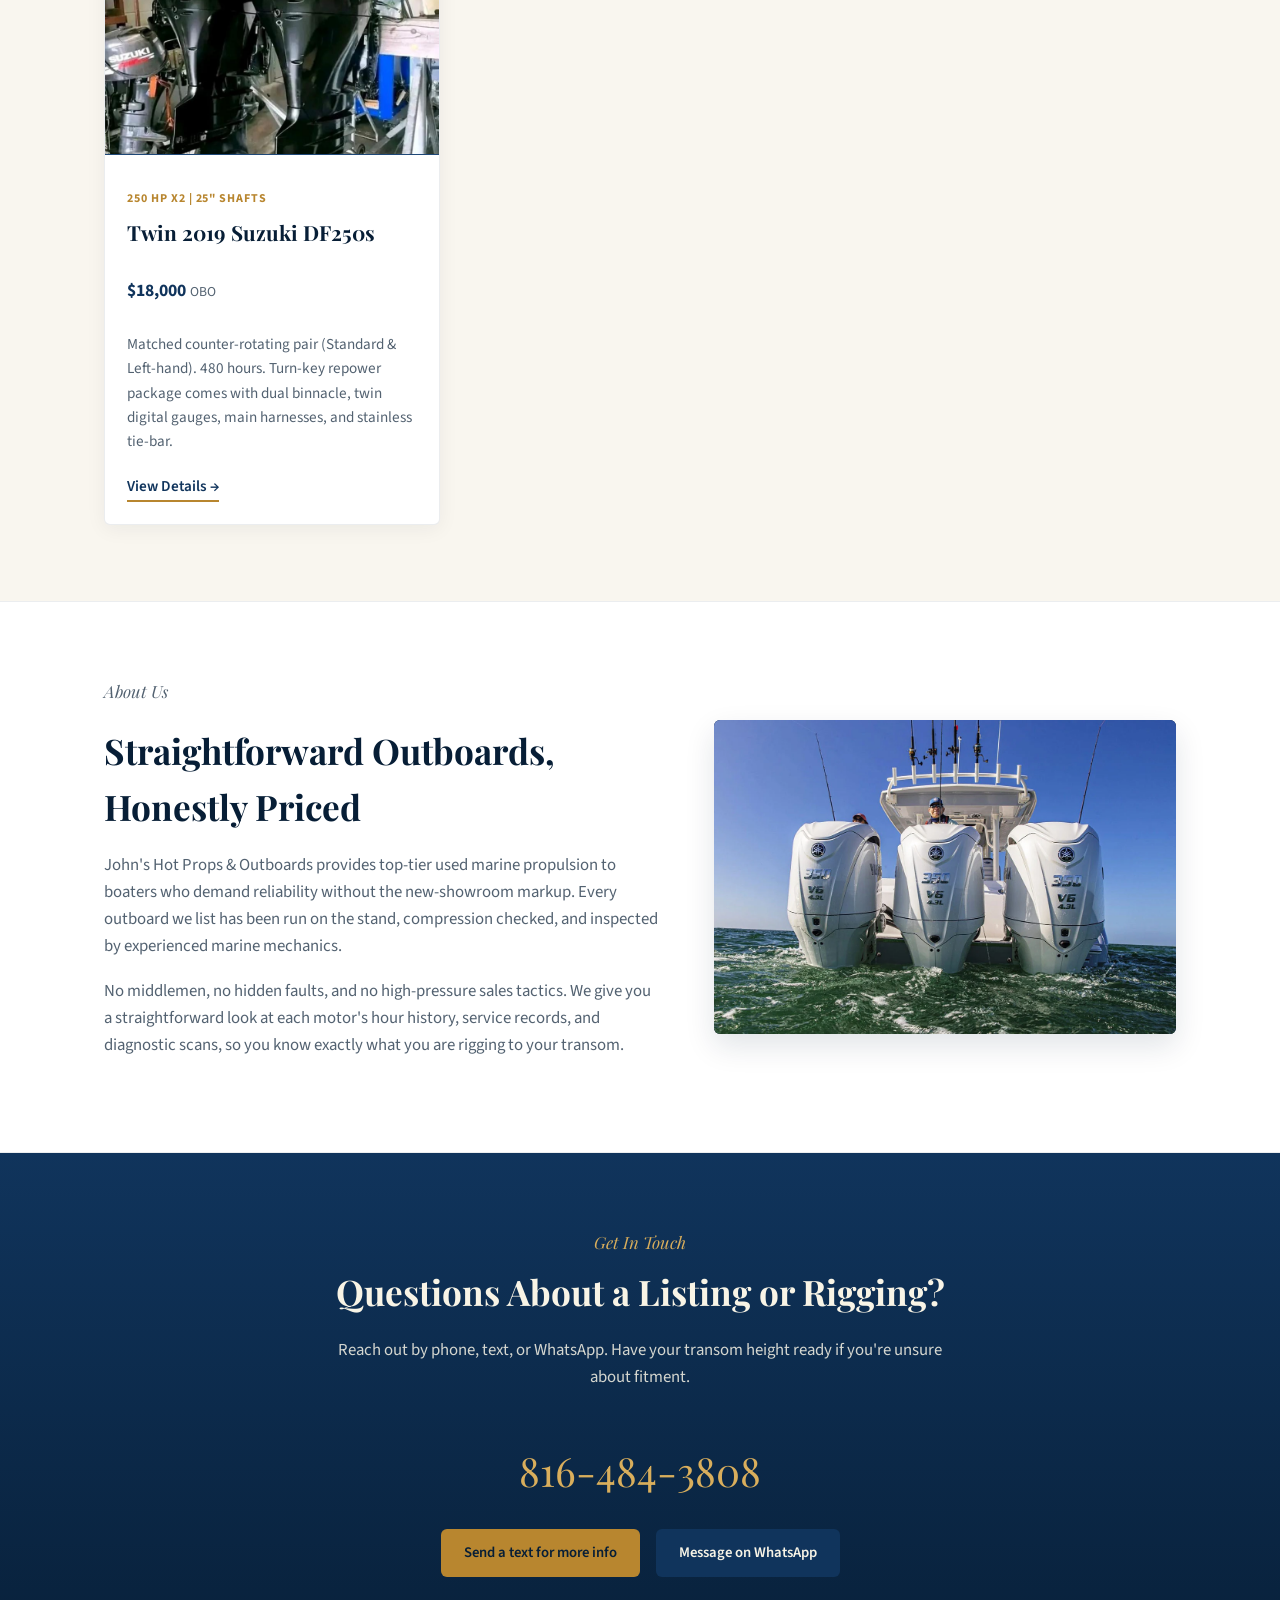
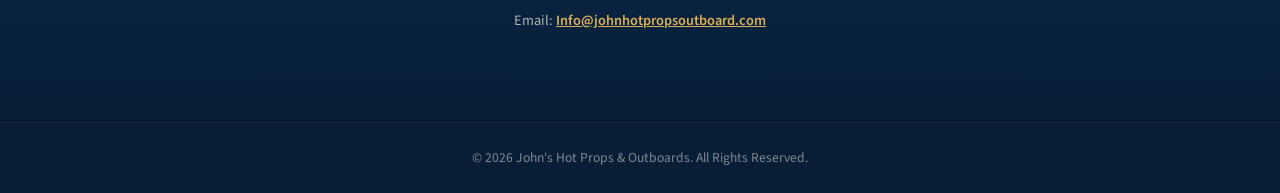
==== commit a012783d: "new mail" ====
--- a/index.html
+++ b/index.html
@@ -129,7 +129,7 @@
       <a class="btn btn-navy" href="https://wa.me/18164843808" target="_blank" rel="noopener">Message on WhatsApp</a>
     </div>
     <p class="contact-secondary">
-      Email: <a href="mailto:sales@johnshotprops.com">sales@johnshotprops.com</a>
+      Email: <a href="mailto:Info@johnhotpropsoutboard.com">Info@johnhotpropsoutboard.com</a>
     </p>
   </div>
 </section>
